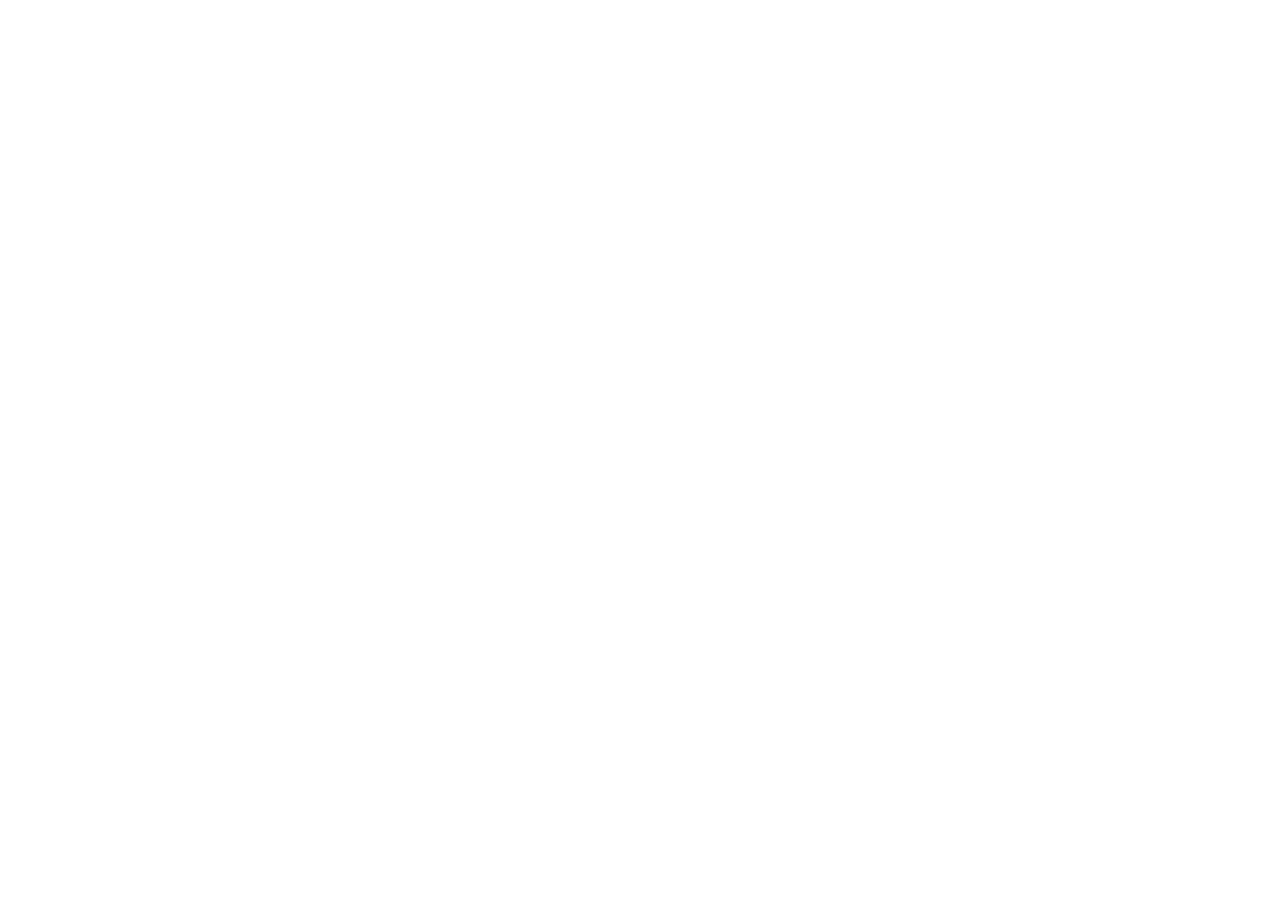
==== index.html @ ff0ca1ce "Estructura principal" ====
<!DOCTYPE html>
<html lang="es-ex">

<head>
    <meta charset="UTF-8">
    <meta http-equiv="X-UA-Compatible" content="IE=edge">
    <meta name="viewport" content="width=
    , initial-scale=1.0">
    <title>Document</title>
</head>

<body>
    <header></header>
    <main>
        <section></section>
        <section></section>
        <section></section>
        <section></section>
    </main>
    <footer></footer>
</body>

</html>
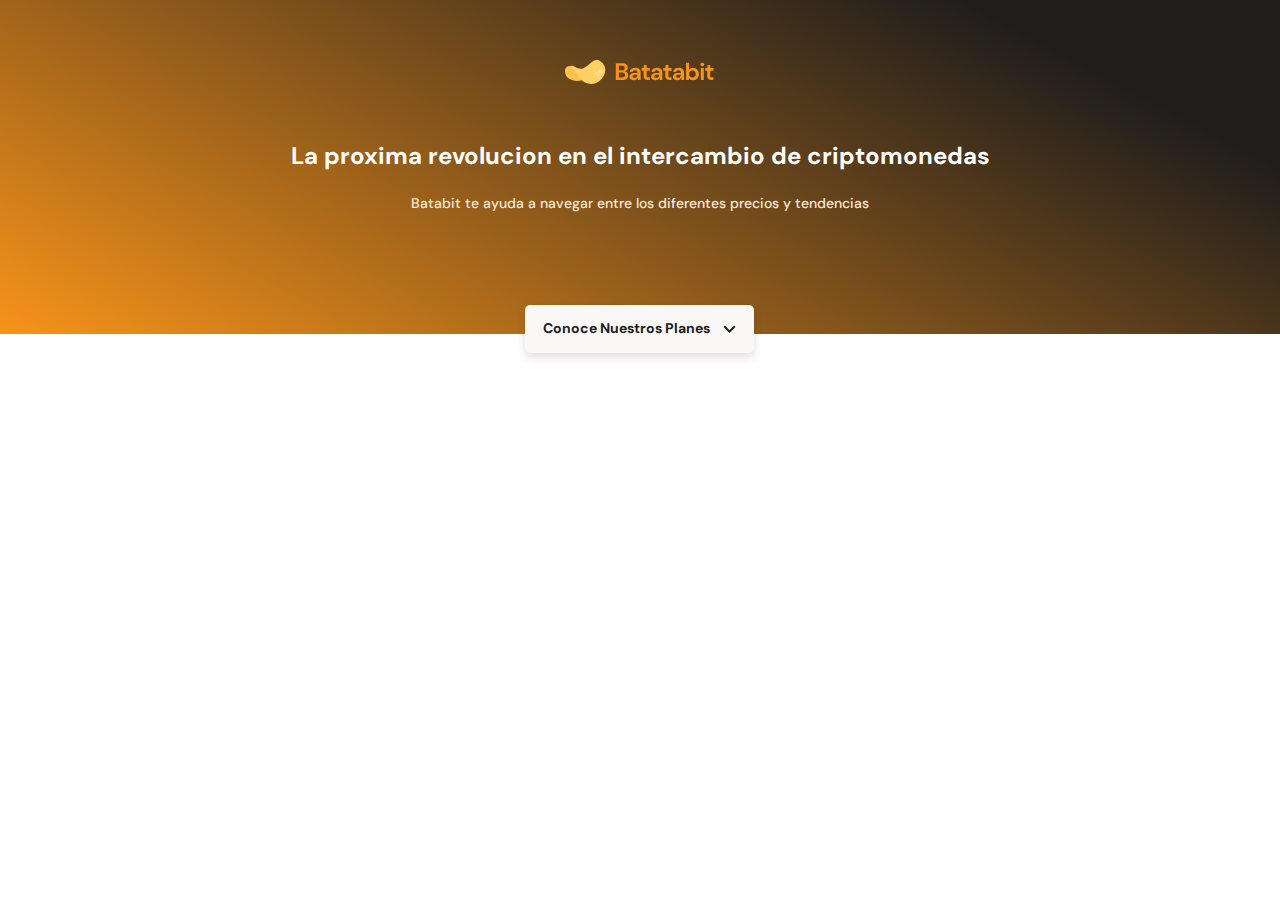
==== commit 39329fd9: "Header" ====
--- a/index.html
+++ b/index.html
@@ -6,11 +6,25 @@
     <meta http-equiv="X-UA-Compatible" content="IE=edge">
     <meta name="viewport" content="width=
     , initial-scale=1.0">
-    <title>Document</title>
+    <title>Batatabit</title>
+
+    <link rel="preconnect" href="https://fonts.googleapis.com">
+    <link rel="preconnect" href="https://fonts.gstatic.com" crossorigin>
+    <link href="https://fonts.googleapis.com/css2?family=DM+Sans:wght@400;500;700&family=Inter:wght@300;500&display=swap" rel="stylesheet">
+    <link rel="stylesheet" href="css/style.css">
+    <link rel="stylesheet" href="css/normalize.css">
+    <script src="js/modernizr.js"></script>
 </head>
 
 <body>
-    <header></header>
+    <header>
+        <figure><img src="img/logo.svg" alt=""></figure>
+        <div class="header--title-container">
+            <h1>La proxima revolucion en el intercambio de criptomonedas</h1>
+            <p>Batabit te ayuda a navegar entre los diferentes precios y tendencias</p>
+            <a href="" class="header--button">Conoce Nuestros Planes <span></span></a>
+        </div>
+    </header>
     <main>
         <section></section>
         <section></section>
--- a/css/style.css
+++ b/css/style.css
@@ -0,0 +1,134 @@
+:root {
+    --bitcoin-orange: #f7931a;
+    --soft-orange: #ffe9d5;
+    --secondary-blue: #1a9af7;
+    --soft-blue: #e7f5ff;
+    --warm-black: #282623;
+    --black: #201e1c;
+    --grey: #bababa;
+    --off-white: #faf8f7;
+    --just-white: #fff;
+}
+
+* {
+    box-sizing: border-box;
+    margin: 0;
+    padding: 0;
+}
+
+html {
+    font-size: 62.5%;
+    font-family: 'DM Sans', sans-serif;
+}
+
+header {
+    position: relative;
+    display: flex;
+    flex-direction: column;
+    justify-content: center;
+    width: 100%;
+    min-width: 320px;
+    height: 334px;
+    text-align: center;
+    background: linear-gradient(207.8deg, #201E1C 16.69%, #F7931A 100%);
+}
+
+header img {
+    width: 150px;
+    height: 24px;
+    margin-top: 60px;
+    align-self: center;
+    -webkit-animation: bgAnimateBitcoin 20s ease infinite;
+    -moz-animation: bgAnimateBitcoin 20s ease infinite;
+    animation: bgAnimateBitcoin 20s ease infinite;
+}
+
+.header--title-container {
+    width: 90%;
+    min-width: 288px;
+    max-width: 900px;
+    height: 218px;
+    margin-top: 40px;
+    text-align: center;
+    align-self: center;
+}
+
+.header--title-container h1 {
+    font-size: 2.4rem;
+    font-weight: bold;
+    line-height: 2.6rem;
+    color: var(--just-white)
+}
+
+.header--title-container p {
+    margin-top: 25px;
+    font-size: 1.4rem;
+    font-weight: 500;
+    line-height: 1.8rem;
+    color: var(--soft-orange)
+}
+
+.header--button {
+    position: absolute;
+    top: 270px;
+    display: block;
+    left: calc(50% - 115px);
+    margin-top: 35px;
+    padding: 15px;
+    width: 229px;
+    height: 48px;
+    background-color: var(--off-white);
+    /*sombra*/
+    box-shadow: 0 4px 8px rgba(89, 34, 30, 0.16);
+    border: none;
+    border-radius: 5px;
+    font-size: 1.4rem;
+    font-weight: bold;
+    text-decoration: none;
+    color: var(--black);
+}
+
+.header--button:after {
+    content: '';
+    display: inline-block;
+    width: 13px;
+    height: 8px;
+    margin-left: 10px;
+    background-image: url('../icons/down-arrow.svg')
+}
+
+@-webkit-keyframes bgAnimateBitcoin {
+    0% {
+        background-position: 0% 50%
+    }
+    50% {
+        background-position: 100% 50%
+    }
+    100% {
+        background-position: 0% 50%
+    }
+}
+
+@-moz-keyframes bgAnimateBitcoin {
+    0% {
+        background-position: 0% 50%
+    }
+    50% {
+        background-position: 100% 50%
+    }
+    100% {
+        background-position: 0% 50%
+    }
+}
+
+@keyframes bgAnimateBitcoin {
+    0% {
+        background-position: 0% 50%
+    }
+    50% {
+        background-position: 100% 50%
+    }
+    100% {
+        background-position: 0% 50%
+    }
+}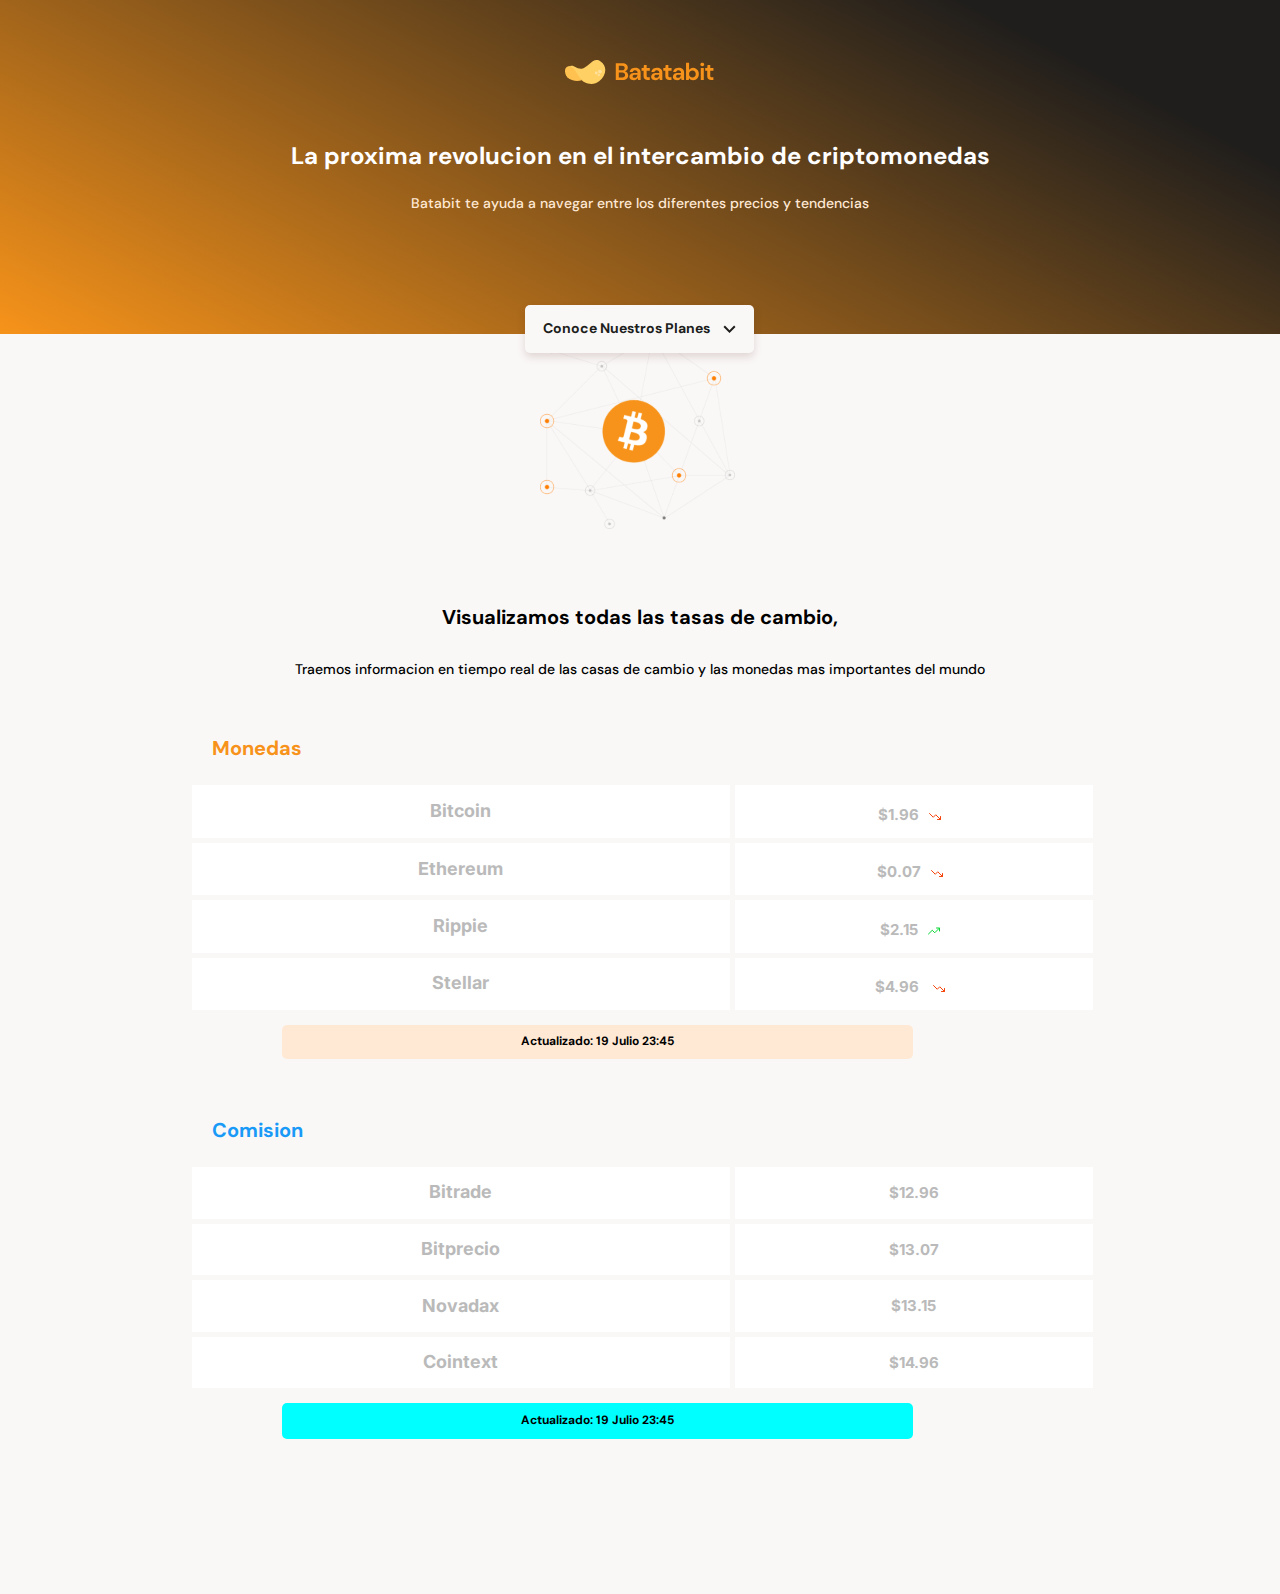
==== commit f8985ed3: "Termine la seccion uno, igual quisiera buscar el desplazamiento con js" ====
--- a/index.html
+++ b/index.html
@@ -26,7 +26,90 @@
         </div>
     </header>
     <main>
-        <section></section>
+        <section class="section1">
+            <div class="section1--image">
+                <figure><img src="../img/Bitcoin.svg" alt=""></figure>
+            </div>
+            <div class="section1--text">
+                <h2>Visualizamos todas las tasas de cambio,</h2>
+                <p>Traemos informacion en tiempo real de las casas de cambio y las monedas mas importantes del mundo</p>
+            </div>
+
+
+
+
+            <div class="section1--table">
+                <p class="section1--table-title">Monedas</p>
+
+                <div class="section1--table-coin">
+                    <p>Bitcoin</p>
+                </div>
+                <div class="section1--table-amount">
+                    <p>$1.96<span class="decress"> </span></p>
+                </div>
+                <div class="section1--table-coin">
+                    <p>Ethereum</p>
+                </div>
+                <div class="section1--table-amount">
+                    <p>$0.07<span class="decress"> </span></p>
+                </div>
+                <div class="section1--table-coin">
+                    <p>Rippie</p>
+                </div>
+                <div class="section1--table-amount">
+                    <p>$2.15<span class="incress"> </span></p>
+                </div>
+                <div class="section1--table-coin">
+                    <p>Stellar</p>
+                </div>
+                <div class="section1--table-amount">
+                    <p>$4.96 <span class="decress"> </span></p>
+                </div>
+
+                <div class="section1--table-subtitle">
+                    <p>Actualizado:</span>
+                        <span>19 Julio 23:45</span>
+                    </p>
+                </div>
+            </div>
+
+            <div class="section1--table">
+                <p class="section1--table-title blue">Comision</p>
+
+                <div class="section1--table-coin">
+                    <p>Bitrade</p>
+                </div>
+                <div class="section1--table-amount">
+                    <p>$12.96</p>
+                </div>
+                <div class="section1--table-coin">
+                    <p>Bitprecio</p>
+                </div>
+                <div class="section1--table-amount">
+                    <p>$13.07</p>
+                </div>
+                <div class="section1--table-coin">
+                    <p>Novadax</p>
+                </div>
+                <div class="section1--table-amount">
+                    <p>$13.15</p>
+                </div>
+                <div class="section1--table-coin">
+                    <p>Cointext</p>
+                </div>
+                <div class="section1--table-amount">
+                    <p>$14.96</p>
+                </div>
+
+                <div class="section1--table-subtitle backgroundblue">
+                    <p>Actualizado:</span>
+                        <span>19 Julio 23:45</span>
+                    </p>
+                </div>
+            </div>
+
+
+        </section>
         <section></section>
         <section></section>
         <section></section>
--- a/css/style.css
+++ b/css/style.css
@@ -97,6 +97,129 @@
     background-image: url('../icons/down-arrow.svg')
 }
 
+.section1 {
+    width: 100vw;
+    height: 140vh;
+    display: flex;
+    flex-direction: column;
+    align-items: center;
+    background-color: var(--off-white);
+}
+
+.section1--image {
+    margin-top: 50px;
+    width: 200px;
+    height: 200px;
+    margin: 0 auto;
+    margin-bottom: 50px
+}
+
+.section1--text {
+    width: 90%;
+    max-width: 800px;
+    text-align: center;
+    margin-top: 20px;
+}
+
+.section1--text h2 {
+    font-size: 2rem;
+    font-weight: bold;
+    line-height: 2.6rem;
+}
+
+.section1--text p {
+    margin-top: 30px;
+    font-size: 1.4rem;
+    font-weight: 500;
+    line-height: 1.8rem;
+}
+
+.section1--table {
+    width: 70%;
+    height: 350px;
+    margin-top: 30px;
+    display: grid;
+    grid-template-rows: repeat(6 fr);
+    grid-template-columns: 60% 40%;
+    grid-gap: 5px;
+}
+
+.section1--table-title {
+    grid-column: span 2;
+    display: flex;
+    align-self: flex-end;
+    margin-bottom: 20px;
+    margin-left: 20px;
+    font-size: 2rem;
+    color: var(--bitcoin-orange);
+    font-weight: bold;
+}
+
+.section1--table-coin,
+.section1--table-amount {
+    background-color: var(--just-white);
+    width: 100%;
+    height: 100%;
+    display: flex;
+    justify-content: center;
+    align-items: center;
+}
+
+.section1--table-coin p,
+.section1--table-amount p {
+    font-size: 1.8rem;
+    color: var(--grey);
+    font-weight: bold;
+    font-family: "Inter", sans-serif;
+}
+
+.section1--table-amount p {
+    font-size: 1.5rem;
+}
+
+.section1--table-amount span {
+    display: inline-block;
+    position: relative;
+    width: 20px;
+    height: 20px;
+    margin-left: 10px;
+    top: 10px;
+}
+
+.section1--table-amount .decress {
+    background-image: url('../icons/trending-down.svg');
+    background-repeat: no-repeat;
+}
+
+.section1--table-amount .incress {
+    background-image: url('../icons/trending-up.svg');
+    background-repeat: no-repeat;
+}
+
+.section1--table-subtitle {
+    grid-column: span 2;
+    display: flex;
+    position: relative;
+    font-size: 1.2rem;
+    font-weight: bold;
+    background-color: var(--soft-orange);
+    width: 70%;
+    height: 80%;
+    align-items: center;
+    justify-content: center;
+    border-radius: 5px;
+    left: calc(50% - 40%);
+    top: 10px;
+}
+
+.section1--table .blue {
+    color: var(--secondary-blue)
+}
+
+.backgroundblue {
+    background-color: cyan;
+}
+
 @-webkit-keyframes bgAnimateBitcoin {
     0% {
         background-position: 0% 50%
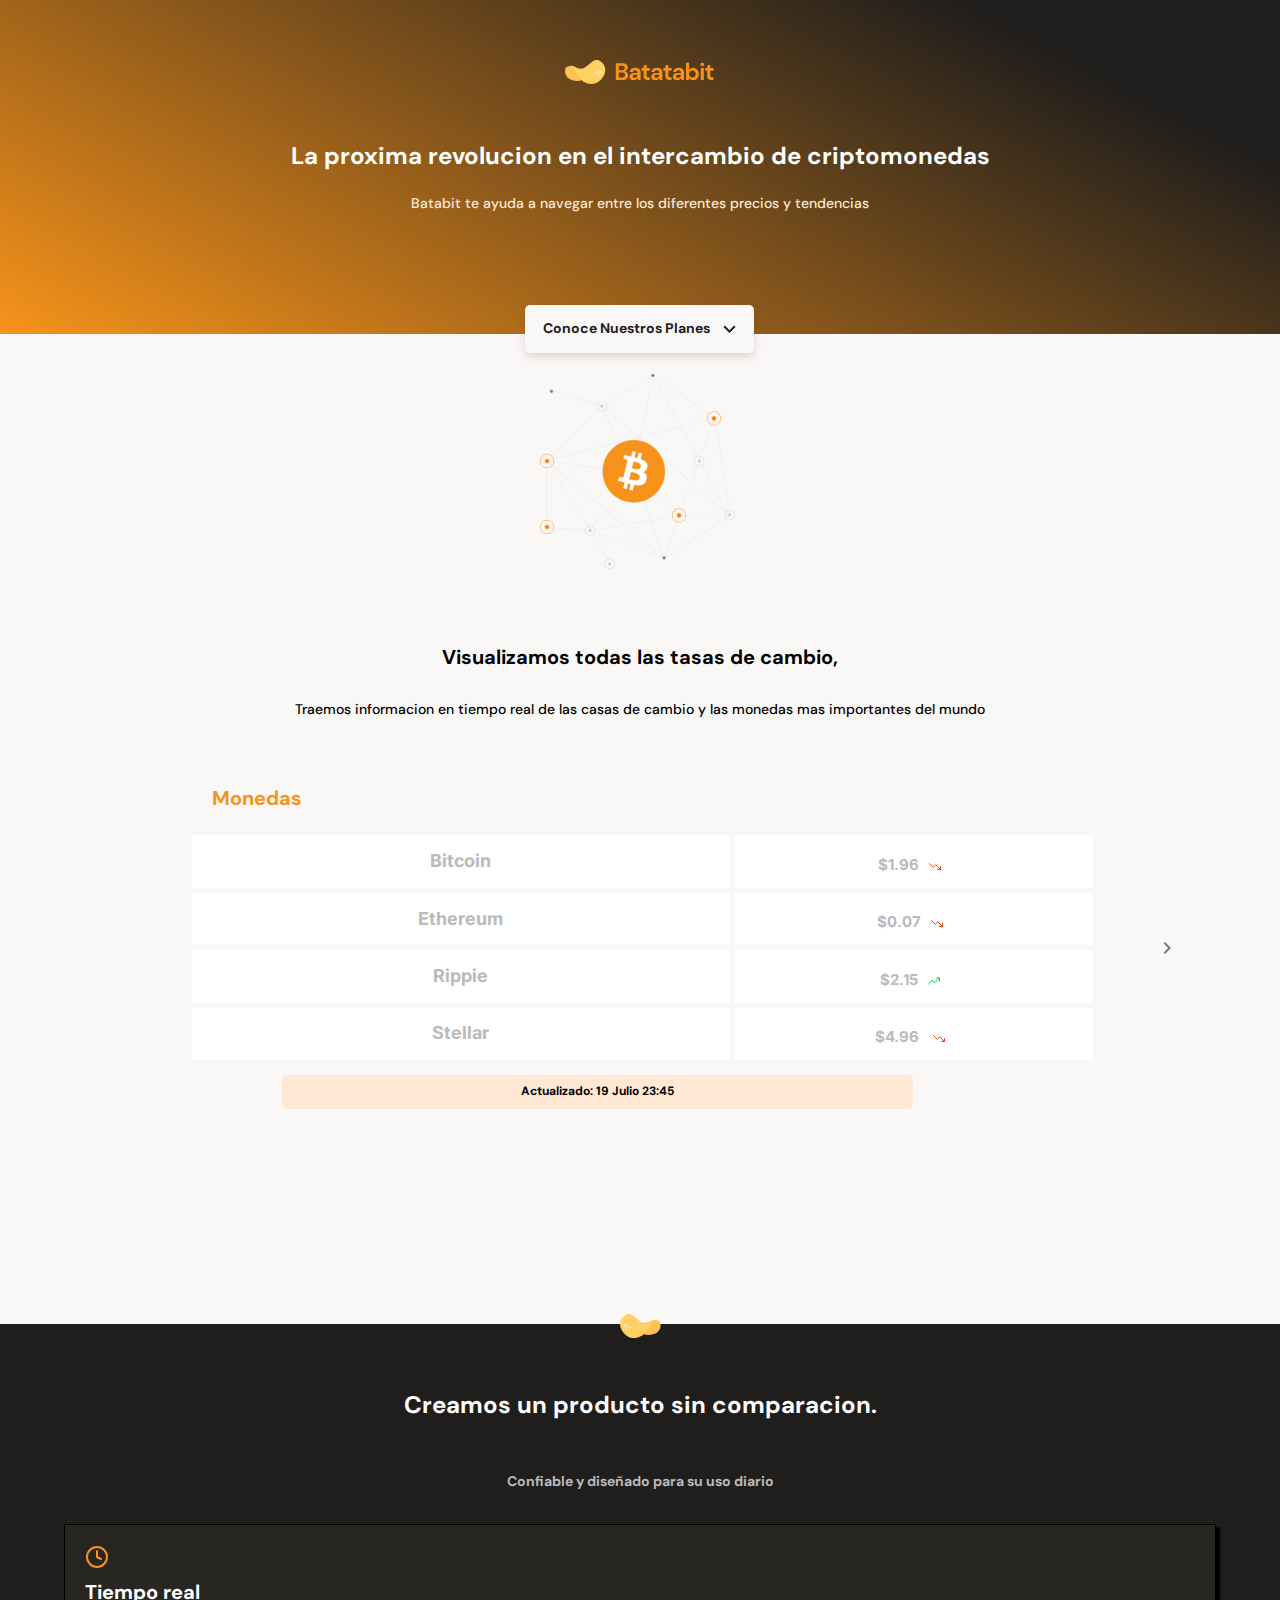
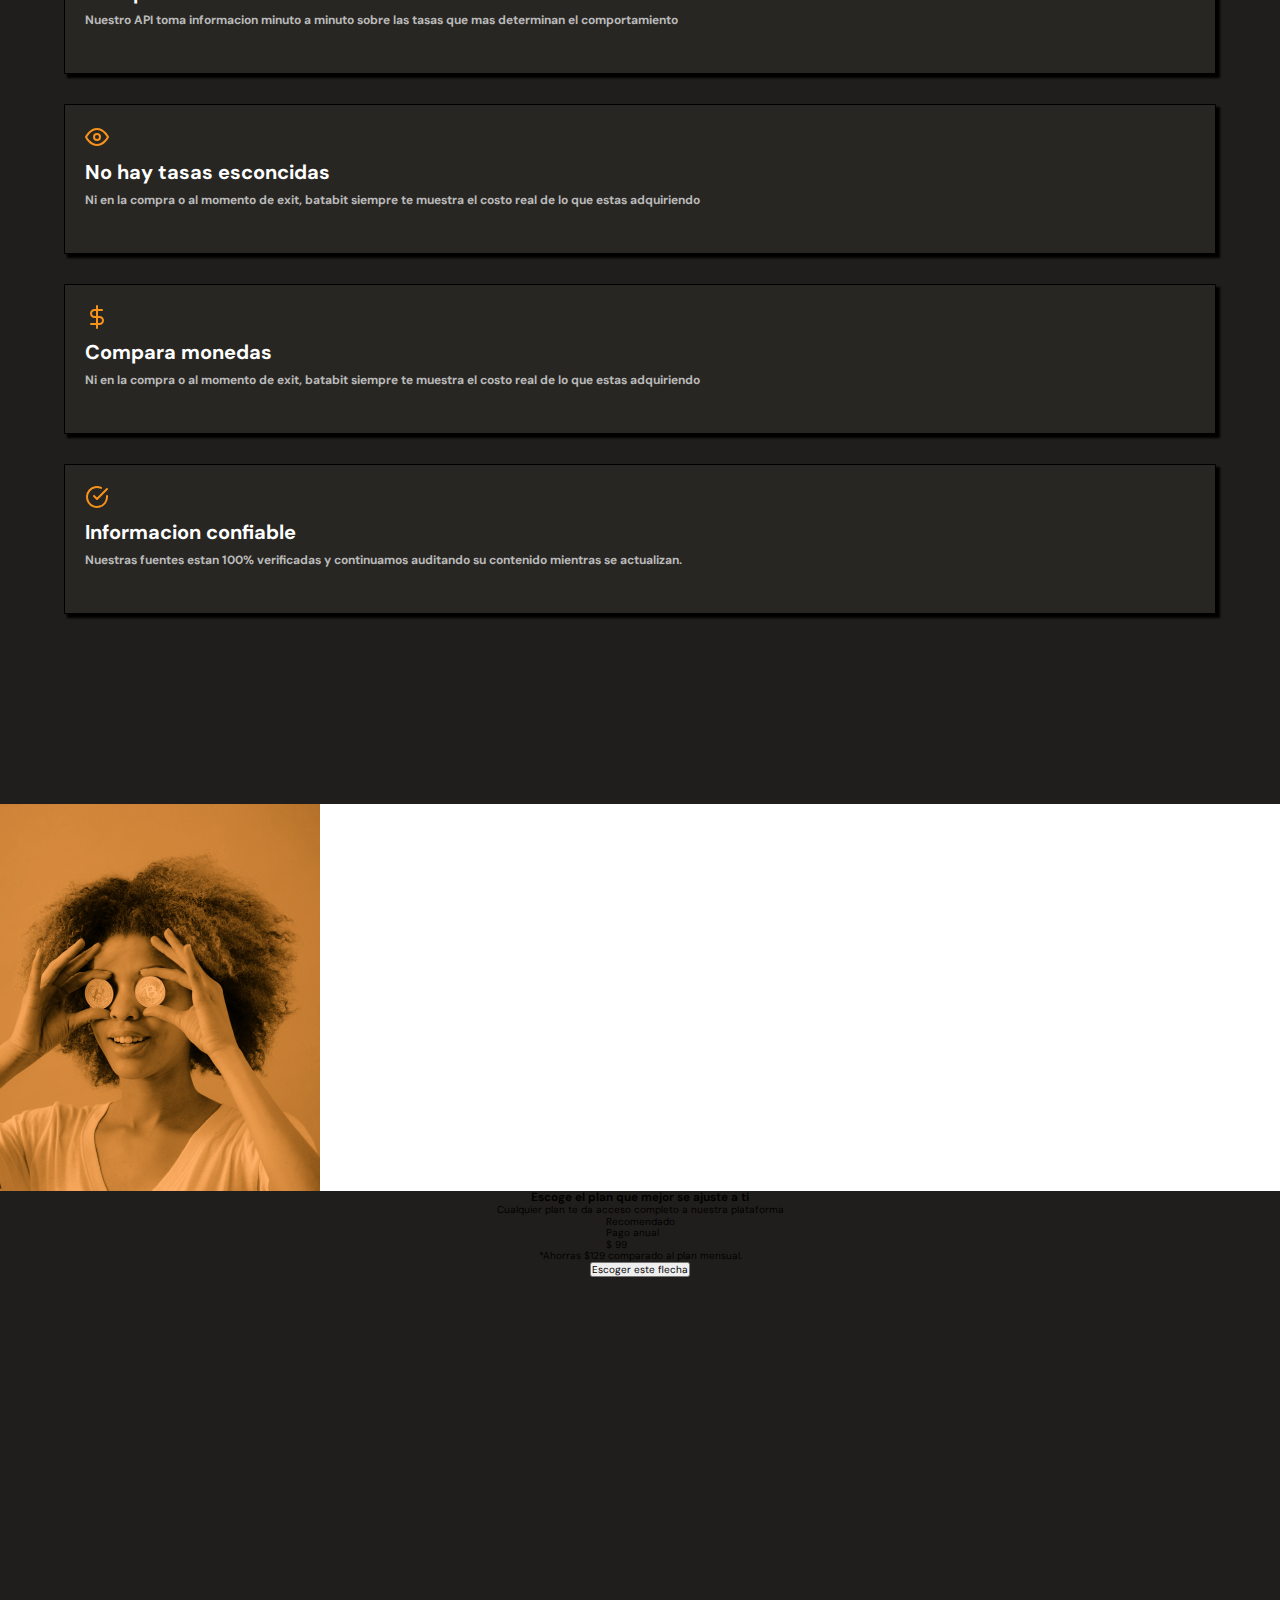
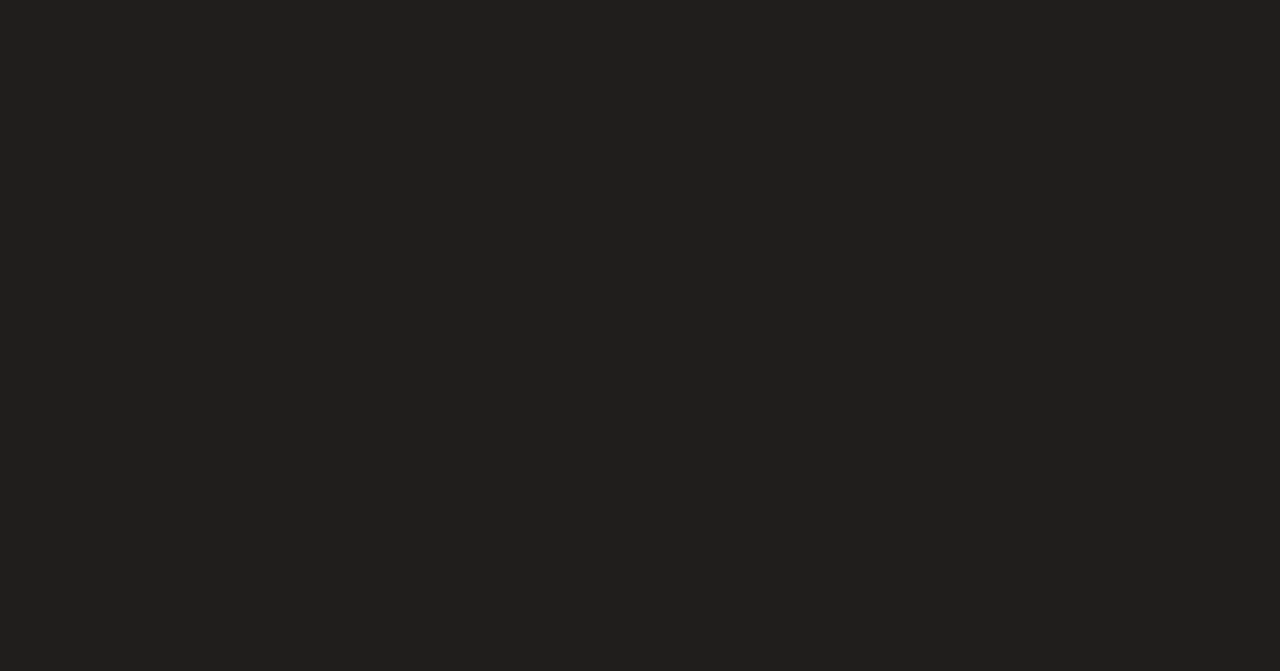
==== commit 6515e6fe: "termine seccion 2 y 3" ====
--- a/index.html
+++ b/index.html
@@ -1,10 +1,10 @@
 <!DOCTYPE html>
-<html lang="es-ex">
+<html lang="es-mx">
 
 <head>
     <meta charset="UTF-8">
     <meta http-equiv="X-UA-Compatible" content="IE=edge">
-    <meta name="viewport" content="width=
+    <meta name="viewport" content="width=device-width
     , initial-scale=1.0">
     <title>Batatabit</title>
 
@@ -37,84 +37,146 @@
 
 
 
+            <div class="section1--container-tables">
+                <div class="section1--table">
+                    <p class="section1--table-title">Monedas</p>
 
-            <div class="section1--table">
-                <p class="section1--table-title">Monedas</p>
+                    <div class="section1--table-coin">
+                        <p>Bitcoin</p>
+                    </div>
+                    <div class="section1--table-amount">
+                        <p>$1.96<span class="decress"> </span></p>
+                    </div>
+                    <div class="section1--table-coin">
+                        <p>Ethereum</p>
+                    </div>
+                    <div class="section1--table-amount">
+                        <p>$0.07<span class="decress"> </span></p>
+                    </div>
+                    <div class="section1--table-coin">
+                        <p>Rippie</p>
+                    </div>
+                    <div class="section1--table-amount">
+                        <p>$2.15<span class="incress"> </span></p>
+                    </div>
+                    <div class="section1--table-coin">
+                        <p>Stellar</p>
+                    </div>
+                    <div class="section1--table-amount">
+                        <p>$4.96 <span class="decress"> </span></p>
+                    </div>
 
-                <div class="section1--table-coin">
-                    <p>Bitcoin</p>
-                </div>
-                <div class="section1--table-amount">
-                    <p>$1.96<span class="decress"> </span></p>
-                </div>
-                <div class="section1--table-coin">
-                    <p>Ethereum</p>
-                </div>
-                <div class="section1--table-amount">
-                    <p>$0.07<span class="decress"> </span></p>
-                </div>
-                <div class="section1--table-coin">
-                    <p>Rippie</p>
-                </div>
-                <div class="section1--table-amount">
-                    <p>$2.15<span class="incress"> </span></p>
-                </div>
-                <div class="section1--table-coin">
-                    <p>Stellar</p>
-                </div>
-                <div class="section1--table-amount">
-                    <p>$4.96 <span class="decress"> </span></p>
+                    <div class="section1--table-subtitle">
+                        <p>Actualizado:</span>
+                            <span>19 Julio 23:45</span>
+                        </p>
+                    </div>
                 </div>
 
-                <div class="section1--table-subtitle">
-                    <p>Actualizado:</span>
-                        <span>19 Julio 23:45</span>
-                    </p>
+                <div class="section1--table table2">
+                    <p class="section1--table-title blue">Comision</p>
+
+                    <div class="section1--table-coin">
+                        <p>Bitrade</p>
+                    </div>
+                    <div class="section1--table-amount">
+                        <p>$12.96</p>
+                    </div>
+                    <div class="section1--table-coin">
+                        <p>Bitprecio</p>
+                    </div>
+                    <div class="section1--table-amount">
+                        <p>$13.07</p>
+                    </div>
+                    <div class="section1--table-coin">
+                        <p>Novadax</p>
+                    </div>
+                    <div class="section1--table-amount">
+                        <p>$13.15</p>
+                    </div>
+                    <div class="section1--table-coin">
+                        <p>Cointext</p>
+                    </div>
+                    <div class="section1--table-amount">
+                        <p>$14.96</p>
+                    </div>
+
+                    <div class="section1--table-subtitle backgroundblue">
+                        <p>Actualizado:</span>
+                            <span>19 Julio 23:45</span>
+                        </p>
+                    </div>
                 </div>
+                <button class="boton dos" onClick="displaySection()"></button>
             </div>
 
-            <div class="section1--table">
-                <p class="section1--table-title blue">Comision</p>
+        </section>
+        <section class="section2--container">
+            <figure class="section2--image"><img src="../icons/batata.svg" alt=""></figure>
+            <h2 class="section2--title textcenter">Creamos un producto sin comparacion.</h2>
+            <p class="section--parraph">Confiable y diseñado para su uso diario</p>
 
-                <div class="section1--table-coin">
-                    <p>Bitrade</p>
-                </div>
-                <div class="section1--table-amount">
-                    <p>$12.96</p>
-                </div>
-                <div class="section1--table-coin">
-                    <p>Bitprecio</p>
-                </div>
-                <div class="section1--table-amount">
-                    <p>$13.07</p>
-                </div>
-                <div class="section1--table-coin">
-                    <p>Novadax</p>
-                </div>
-                <div class="section1--table-amount">
-                    <p>$13.15</p>
-                </div>
-                <div class="section1--table-coin">
-                    <p>Cointext</p>
-                </div>
-                <div class="section1--table-amount">
-                    <p>$14.96</p>
-                </div>
-
-                <div class="section1--table-subtitle backgroundblue">
-                    <p>Actualizado:</span>
-                        <span>19 Julio 23:45</span>
-                    </p>
-                </div>
+            <div class="section2--card">
+                <figure class="section2--card-image"><img src="../icons/clock.svg" alt=""></figure>
+                <h3>Tiempo real</h3>
+                <p>Nuestro API toma informacion minuto a minuto sobre las tasas que mas determinan el comportamiento</p>
             </div>
 
+            <div class="section2--card">
+                <figure class="section2--card-image"><img src="../icons/eye.svg" alt=""></figure>
+                <h3>No hay tasas esconcidas</h3>
+                <p>Ni en la compra o al momento de exit, batabit siempre te muestra el costo real de lo que estas adquiriendo</p>
+            </div>
+
+            <div class="section2--card">
+                <figure class="section2--card-image"><img src="../icons/dollar-sign.svg" alt=""></figure>
+                <h3>Compara monedas</h3>
+                <p>Ni en la compra o al momento de exit, batabit siempre te muestra el costo real de lo que estas adquiriendo </p>
+            </div>
+
+            <div class="section2--card">
+                <figure class="section2--card-image"><img src="../icons/check-circle.svg" alt=""></figure>
+                <h3>Informacion confiable</h3>
+                <p>Nuestras fuentes estan 100% verificadas y continuamos auditando su contenido mientras se actualizan.</p>
+            </div>
 
         </section>
-        <section></section>
-        <section></section>
-        <section></section>
+        <section class="section3--container">
+            <h3>Conocélo hoy.</h3>
+        </section>
+        <section class="section4--container">
+            <h3>Escoge el plan que mejor se ajuste a ti</h3>
+            <p>Cualquier plan te da acceso completo a nuestra plataforma</p>
+            <div>
+                <div>Recomendado</div>
+                <p>Pago anual</p>
+                <div>
+                    <span>$</span> <span> 99</span></div>
+            </div>
+            <p>*Ahorras $129 comparado al plan mensual.</p>
+            <button>Escoger este <span>flecha</span></button>
+        </section>
     </main>
     <footer></footer>
 </body>
+<script>
+    function displaySection() {
+        var contenedor;
+        var contenedor2;
+
+        contenedor = document.getElementsByClassName('section1--table')[0];
+        contenedor2 = document.getElementsByClassName('table2')[0];
+        if (contenedor.style.display == "grid") {
+
+            contenedor.style.display = "none";
+            contenedor2.style.display = "grid";
+        } else {
+
+            contenedor.style.display = "grid";
+            contenedor2.style.display = "none";
+
+        }
+    }
+</script>
 
 </html>--- a/css/style.css
+++ b/css/style.css
@@ -53,7 +53,8 @@
     align-self: center;
 }
 
-.header--title-container h1 {
+.header--title-container h1,
+.section2--title {
     font-size: 2.4rem;
     font-weight: bold;
     line-height: 2.6rem;
@@ -99,18 +100,19 @@
 
 .section1 {
     width: 100vw;
-    height: 140vh;
+    height: 110vh;
     display: flex;
     flex-direction: column;
     align-items: center;
     background-color: var(--off-white);
+    overflow: hidden;
 }
 
 .section1--image {
-    margin-top: 50px;
     width: 200px;
     height: 200px;
     margin: 0 auto;
+    margin-top: 40px;
     margin-bottom: 50px
 }
 
@@ -134,14 +136,25 @@
     line-height: 1.8rem;
 }
 
+.section1--container-tables {
+    width: 100vw;
+    height: 400px;
+    display: flex;
+    align-items: center;
+    justify-content: center;
+    transition-duration: 0.3s;
+    min-width: 400px;
+}
+
 .section1--table {
     width: 70%;
     height: 350px;
     margin-top: 30px;
     display: grid;
-    grid-template-rows: repeat(6 fr);
+    grid-template-rows: repeat(6 1fr);
     grid-template-columns: 60% 40%;
     grid-gap: 5px;
+    position: relative;
 }
 
 .section1--table-title {
@@ -216,42 +229,112 @@
     color: var(--secondary-blue)
 }
 
+.table2 {
+    display: none;
+}
+
+.boton {
+    position: absolute;
+    z-index: 10;
+    left: 90%;
+    margin-top: 60px;
+    width: 30px;
+    height: 30px;
+    border-radius: 50%;
+    background-image: url('../icons/right-arrow.svg');
+    background-repeat: no-repeat;
+    border: none;
+    background-position: center;
+    opacity: .5;
+    background-color: var(--off-white);
+}
+
 .backgroundblue {
     background-color: cyan;
 }
 
-@-webkit-keyframes bgAnimateBitcoin {
-    0% {
-        background-position: 0% 50%
-    }
-    50% {
-        background-position: 100% 50%
-    }
-    100% {
-        background-position: 0% 50%
-    }
-}
-
-@-moz-keyframes bgAnimateBitcoin {
-    0% {
-        background-position: 0% 50%
-    }
-    50% {
-        background-position: 100% 50%
-    }
-    100% {
-        background-position: 0% 50%
-    }
-}
-
-@keyframes bgAnimateBitcoin {
-    0% {
-        background-position: 0% 50%
-    }
-    50% {
-        background-position: 100% 50%
-    }
-    100% {
-        background-position: 0% 50%
-    }
+.section2--container {
+    width: 100vw;
+    height: 120vh;
+    display: flex;
+    flex-direction: column;
+    align-items: center;
+    background-color: #201E1C;
+}
+
+.section2--image {
+    margin-top: -10px;
+    z-index: 10;
+}
+
+.section2--title {
+    margin-top: 50px;
+    text-align: center;
+}
+
+.section--parraph {
+    font-size: 1.4rem;
+    font-weight: bold;
+    line-height: 2.6rem;
+    color: var(--grey);
+    margin-top: 50px;
+    text-align: center;
+}
+
+.section2--card {
+    margin-top: 30px;
+    background: #282623;
+    width: 90%;
+    height: 150px;
+    border: 1px solid;
+    box-shadow: 3px 3px 2px .5px black;
+}
+
+.section2--card-image {
+    margin-top: 20px;
+    margin-left: 20px;
+}
+
+.section2--card h3 {
+    font-size: 2rem;
+    font-weight: bold;
+    color: var(--just-white);
+    margin-top: 10px;
+    margin-left: 20px;
+}
+
+.section2--card p {
+    font-size: 1.2rem;
+    font-weight: bold;
+    color: var(--grey);
+    margin-top: 10px;
+    margin-left: 20px;
+    text-align: justify;
+    margin-right: 20px;
+}
+
+.section3--container {
+    width: 100vw;
+    height: 387px;
+    display: flex;
+    flex-direction: column;
+    align-items: center;
+    background-color: white;
+    background-image: url('../img/bitcoinbaby.jpg');
+    background-repeat: no-repeat;
+}
+
+.section3--container h3 {
+    font-size: 3rem;
+    color: var(--just-white);
+    margin-top: 70px;
+}
+
+.section4--container {
+    width: 100vw;
+    height: 120vh;
+    display: flex;
+    flex-direction: column;
+    align-items: center;
+    background-color: #201E1C;
 }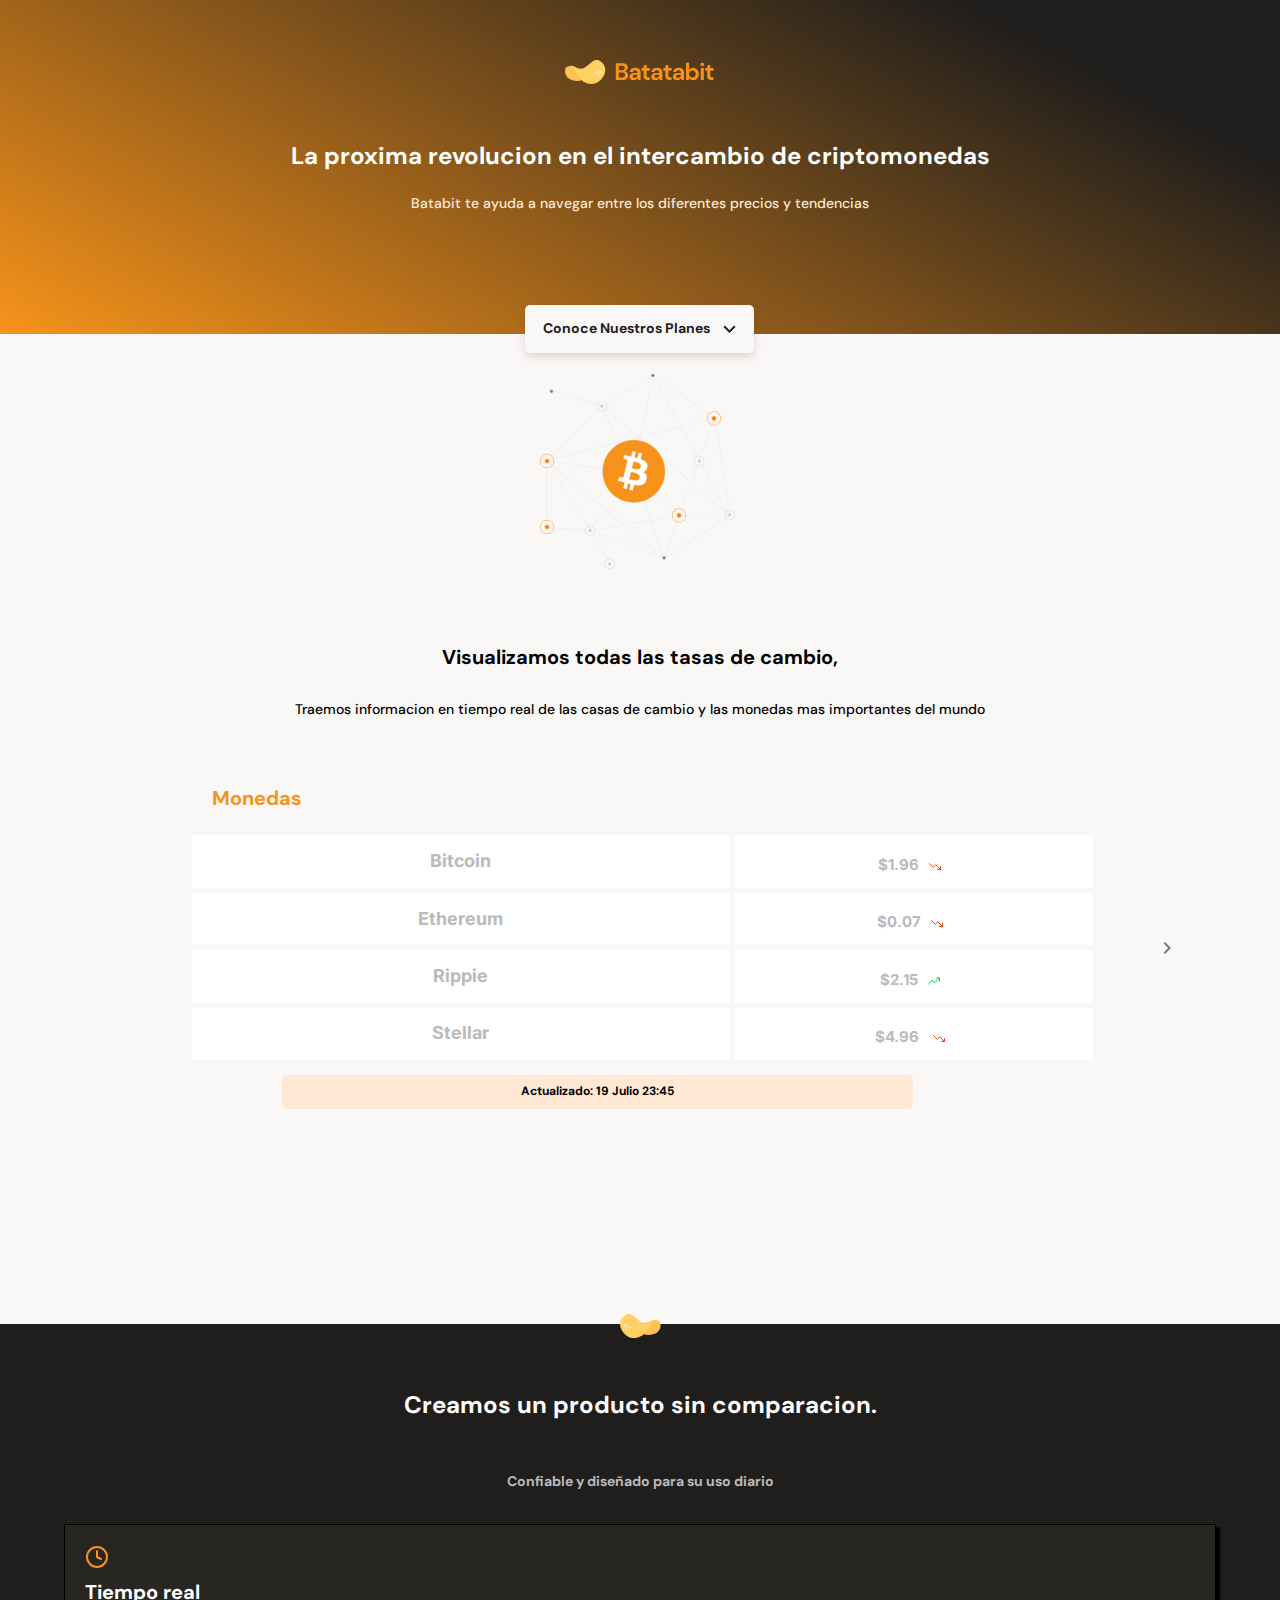
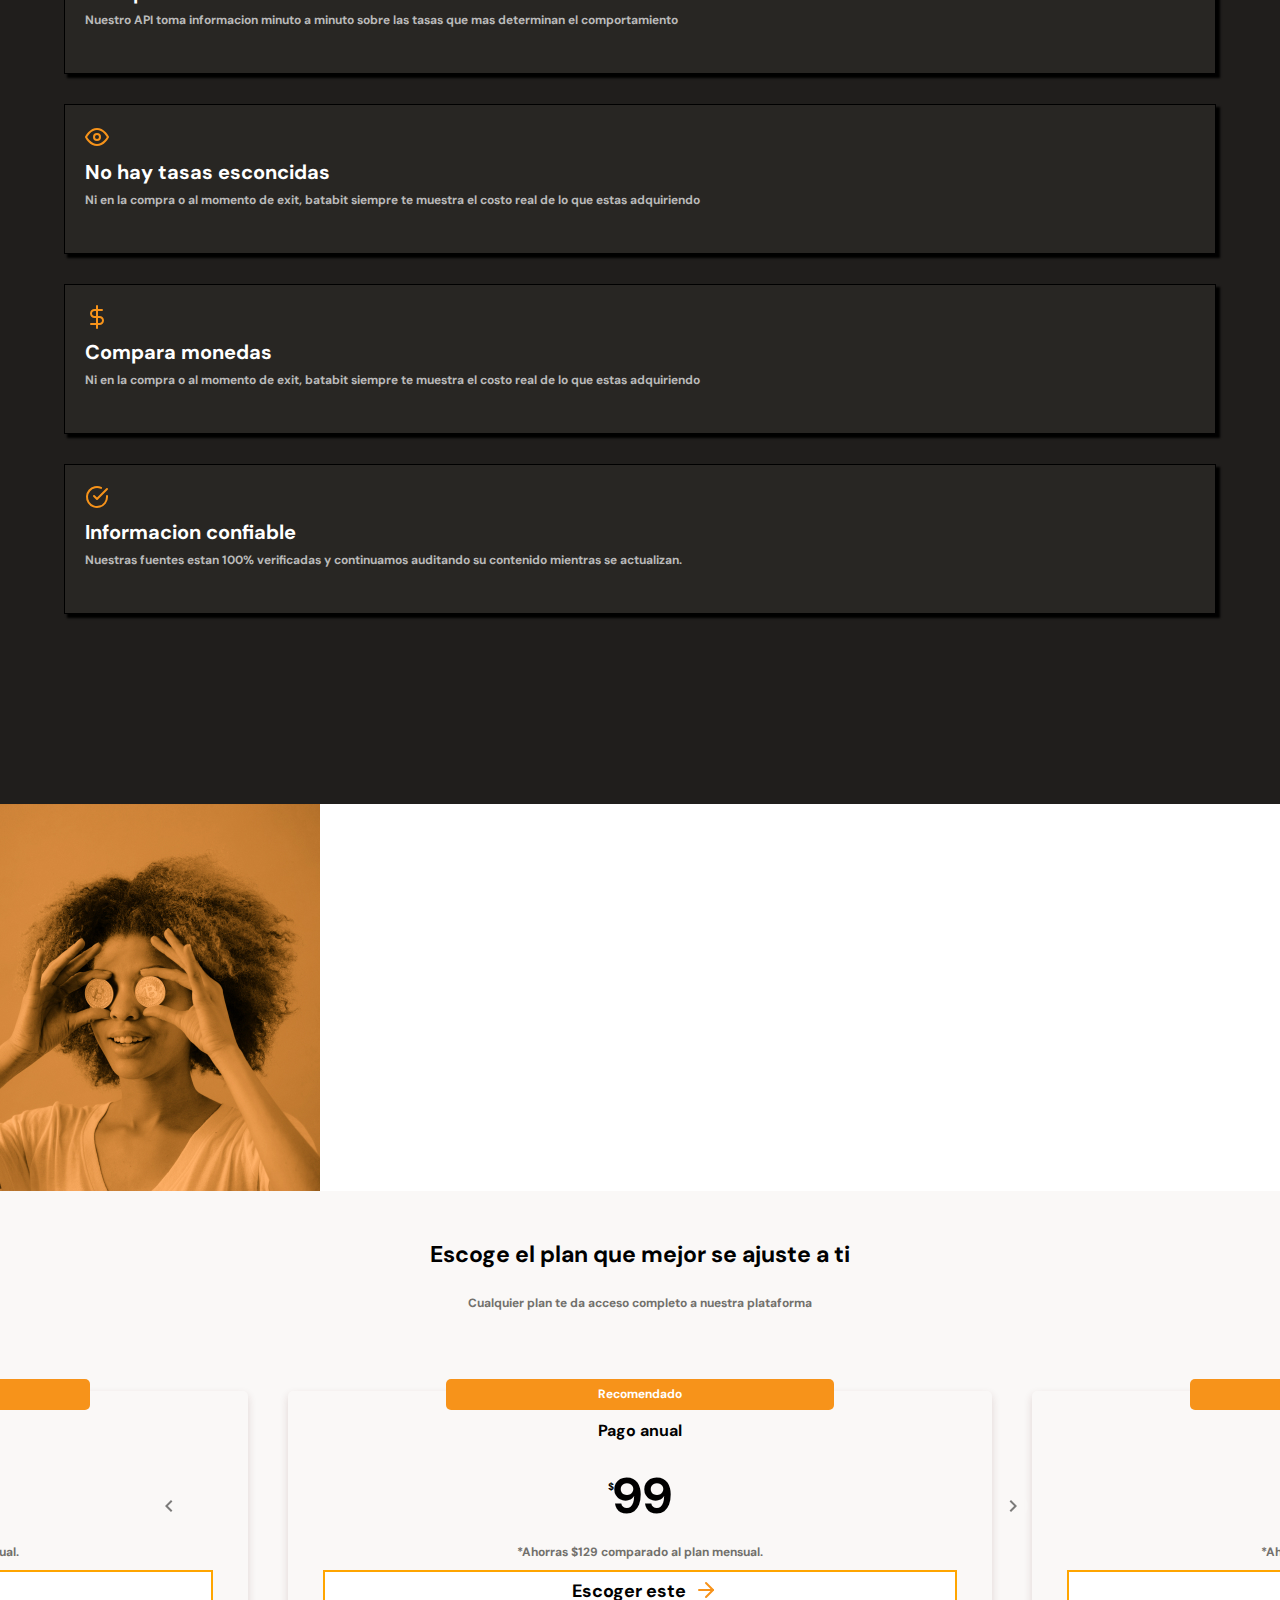
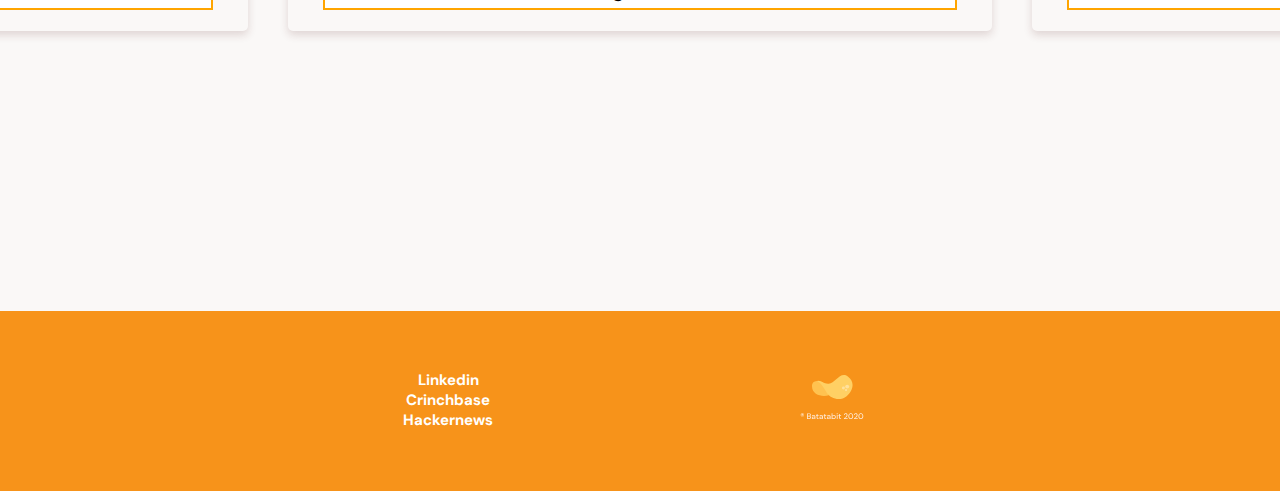
==== commit 2942bb45: "termine toda la pagina" ====
--- a/index.html
+++ b/index.html
@@ -107,7 +107,7 @@
                         </p>
                     </div>
                 </div>
-                <button class="boton dos" onClick="displaySection()"></button>
+                <button class="boton" onClick="displaySection()"></button>
             </div>
 
         </section>
@@ -146,18 +146,69 @@
         </section>
         <section class="section4--container">
             <h3>Escoge el plan que mejor se ajuste a ti</h3>
-            <p>Cualquier plan te da acceso completo a nuestra plataforma</p>
-            <div>
-                <div>Recomendado</div>
-                <p>Pago anual</p>
-                <div>
-                    <span>$</span> <span> 99</span></div>
-            </div>
-            <p>*Ahorras $129 comparado al plan mensual.</p>
-            <button>Escoger este <span>flecha</span></button>
+            <p class="section4--subtitle">Cualquier plan te da acceso completo a nuestra plataforma</p>
+
+
+            <div class="section4--cards-container">
+
+                <div class="section4--card">
+                    <div class="section4--card-title">Recomendado</div>
+                    <p class="section4--card-periodicity">Pago anual</p>
+                    <div class="section4--card-money">
+                        <p class="section4--card-money_sign">$</p>
+                        <p class="section4--card-money_cost">99</p>
+                    </div>
+                    <p class="section4--card-disclaimer">*Ahorras $129 comparado al plan mensual.</p>
+                    <button onClick="choosePrice()" class="section4--card-button"><p> Escoger este</p> <span></span></button>
+                </div>
+
+
+                <div class="section4--card">
+                    <div class="section4--card-title">Recomendado</div>
+                    <p class="section4--card-periodicity">Pago anual</p>
+                    <div class="section4--card-money">
+                        <p class="section4--card-money_sign">$</p>
+                        <p class="section4--card-money_cost">99</p>
+                    </div>
+                    <p class="section4--card-disclaimer">*Ahorras $129 comparado al plan mensual.</p>
+                    <button onClick="choosePrice()" class="section4--card-button"><p> Escoger este</p> <span></span></button>
+                </div>
+
+                <div class="section4--card">
+                    <div class="section4--card-title">Recomendado</div>
+                    <p class="section4--card-periodicity">Pago anual</p>
+                    <div class="section4--card-money">
+                        <p class="section4--card-money_sign">$</p>
+                        <p class="section4--card-money_cost">99</p>
+                    </div>
+                    <p class="section4--card-disclaimer">*Ahorras $129 comparado al plan mensual.</p>
+                    <button onClick="choosePrice()" class="section4--card-button"><p> Escoger este</p> <span></span></button>
+                </div>
+                <button onClick="priceCard('prev')" class="section4--cards-container_button prev"></button>
+                <button onClick="priceCard('next')" class=" section4--cards-container_button next "></button>
+
+            </div>
+
+
         </section>
     </main>
-    <footer></footer>
+    <footer class="footer">
+        <div class="footer--container">
+
+            <p class="footer-paragraph">Linkedin</p>
+            <div class="footer--container-images">
+                <figure><img src="../img/logo-footer.svg" alt=""></figure>
+            </div>
+            <p class="footer-paragraph">Crinchbase</p>
+
+            <p class="footer-paragraph">Hackernews</p>
+
+
+
+
+
+        </div>
+    </footer>
 </body>
 <script>
     function displaySection() {
@@ -166,17 +217,25 @@
 
         contenedor = document.getElementsByClassName('section1--table')[0];
         contenedor2 = document.getElementsByClassName('table2')[0];
-        if (contenedor.style.display == "grid") {
-
-            contenedor.style.display = "none";
-            contenedor2.style.display = "grid";
+        if (contenedor.style.display == "grid ") {
+
+            contenedor.style.display = "none ";
+            contenedor2.style.display = "grid ";
         } else {
 
-            contenedor.style.display = "grid";
-            contenedor2.style.display = "none";
+            contenedor.style.display = "grid ";
+            contenedor2.style.display = "none ";
 
         }
     }
+
+    function choosePrice() {
+        alert("precio ");
+    }
+
+    function priceCard(nav) {
+        alert(nav);
+    }
 </script>
 
 </html>--- a/css/style.css
+++ b/css/style.css
@@ -1,340 +1,507 @@
-:root {
-    --bitcoin-orange: #f7931a;
-    --soft-orange: #ffe9d5;
-    --secondary-blue: #1a9af7;
-    --soft-blue: #e7f5ff;
-    --warm-black: #282623;
-    --black: #201e1c;
-    --grey: #bababa;
-    --off-white: #faf8f7;
-    --just-white: #fff;
-}
-
-* {
-    box-sizing: border-box;
-    margin: 0;
-    padding: 0;
-}
-
-html {
-    font-size: 62.5%;
-    font-family: 'DM Sans', sans-serif;
-}
-
-header {
-    position: relative;
-    display: flex;
-    flex-direction: column;
-    justify-content: center;
-    width: 100%;
-    min-width: 320px;
-    height: 334px;
-    text-align: center;
-    background: linear-gradient(207.8deg, #201E1C 16.69%, #F7931A 100%);
-}
-
-header img {
-    width: 150px;
-    height: 24px;
-    margin-top: 60px;
-    align-self: center;
-    -webkit-animation: bgAnimateBitcoin 20s ease infinite;
-    -moz-animation: bgAnimateBitcoin 20s ease infinite;
-    animation: bgAnimateBitcoin 20s ease infinite;
-}
-
-.header--title-container {
-    width: 90%;
-    min-width: 288px;
-    max-width: 900px;
-    height: 218px;
-    margin-top: 40px;
-    text-align: center;
-    align-self: center;
-}
-
-.header--title-container h1,
-.section2--title {
-    font-size: 2.4rem;
-    font-weight: bold;
-    line-height: 2.6rem;
-    color: var(--just-white)
-}
-
-.header--title-container p {
-    margin-top: 25px;
-    font-size: 1.4rem;
-    font-weight: 500;
-    line-height: 1.8rem;
-    color: var(--soft-orange)
-}
-
-.header--button {
-    position: absolute;
-    top: 270px;
-    display: block;
-    left: calc(50% - 115px);
-    margin-top: 35px;
-    padding: 15px;
-    width: 229px;
-    height: 48px;
-    background-color: var(--off-white);
-    /*sombra*/
-    box-shadow: 0 4px 8px rgba(89, 34, 30, 0.16);
-    border: none;
-    border-radius: 5px;
-    font-size: 1.4rem;
-    font-weight: bold;
-    text-decoration: none;
-    color: var(--black);
-}
-
-.header--button:after {
-    content: '';
-    display: inline-block;
-    width: 13px;
-    height: 8px;
-    margin-left: 10px;
-    background-image: url('../icons/down-arrow.svg')
-}
-
-.section1 {
-    width: 100vw;
-    height: 110vh;
-    display: flex;
-    flex-direction: column;
-    align-items: center;
-    background-color: var(--off-white);
-    overflow: hidden;
-}
-
-.section1--image {
-    width: 200px;
-    height: 200px;
-    margin: 0 auto;
-    margin-top: 40px;
-    margin-bottom: 50px
-}
-
-.section1--text {
-    width: 90%;
-    max-width: 800px;
-    text-align: center;
-    margin-top: 20px;
-}
-
-.section1--text h2 {
-    font-size: 2rem;
-    font-weight: bold;
-    line-height: 2.6rem;
-}
-
-.section1--text p {
-    margin-top: 30px;
-    font-size: 1.4rem;
-    font-weight: 500;
-    line-height: 1.8rem;
-}
-
-.section1--container-tables {
-    width: 100vw;
-    height: 400px;
-    display: flex;
-    align-items: center;
-    justify-content: center;
-    transition-duration: 0.3s;
-    min-width: 400px;
-}
-
-.section1--table {
-    width: 70%;
-    height: 350px;
-    margin-top: 30px;
-    display: grid;
-    grid-template-rows: repeat(6 1fr);
-    grid-template-columns: 60% 40%;
-    grid-gap: 5px;
-    position: relative;
-}
-
-.section1--table-title {
-    grid-column: span 2;
-    display: flex;
-    align-self: flex-end;
-    margin-bottom: 20px;
-    margin-left: 20px;
-    font-size: 2rem;
-    color: var(--bitcoin-orange);
-    font-weight: bold;
-}
-
-.section1--table-coin,
-.section1--table-amount {
-    background-color: var(--just-white);
-    width: 100%;
-    height: 100%;
-    display: flex;
-    justify-content: center;
-    align-items: center;
-}
-
-.section1--table-coin p,
-.section1--table-amount p {
-    font-size: 1.8rem;
-    color: var(--grey);
-    font-weight: bold;
-    font-family: "Inter", sans-serif;
-}
-
-.section1--table-amount p {
-    font-size: 1.5rem;
-}
-
-.section1--table-amount span {
-    display: inline-block;
-    position: relative;
-    width: 20px;
-    height: 20px;
-    margin-left: 10px;
-    top: 10px;
-}
-
-.section1--table-amount .decress {
-    background-image: url('../icons/trending-down.svg');
-    background-repeat: no-repeat;
-}
-
-.section1--table-amount .incress {
-    background-image: url('../icons/trending-up.svg');
-    background-repeat: no-repeat;
-}
-
-.section1--table-subtitle {
-    grid-column: span 2;
-    display: flex;
-    position: relative;
-    font-size: 1.2rem;
-    font-weight: bold;
-    background-color: var(--soft-orange);
-    width: 70%;
-    height: 80%;
-    align-items: center;
-    justify-content: center;
-    border-radius: 5px;
-    left: calc(50% - 40%);
-    top: 10px;
-}
-
-.section1--table .blue {
-    color: var(--secondary-blue)
-}
-
-.table2 {
-    display: none;
-}
-
-.boton {
-    position: absolute;
-    z-index: 10;
-    left: 90%;
-    margin-top: 60px;
-    width: 30px;
-    height: 30px;
-    border-radius: 50%;
-    background-image: url('../icons/right-arrow.svg');
-    background-repeat: no-repeat;
-    border: none;
-    background-position: center;
-    opacity: .5;
-    background-color: var(--off-white);
-}
-
-.backgroundblue {
-    background-color: cyan;
-}
-
-.section2--container {
-    width: 100vw;
-    height: 120vh;
-    display: flex;
-    flex-direction: column;
-    align-items: center;
-    background-color: #201E1C;
-}
-
-.section2--image {
-    margin-top: -10px;
-    z-index: 10;
-}
-
-.section2--title {
-    margin-top: 50px;
-    text-align: center;
-}
-
-.section--parraph {
-    font-size: 1.4rem;
-    font-weight: bold;
-    line-height: 2.6rem;
-    color: var(--grey);
-    margin-top: 50px;
-    text-align: center;
-}
-
-.section2--card {
-    margin-top: 30px;
-    background: #282623;
-    width: 90%;
-    height: 150px;
-    border: 1px solid;
-    box-shadow: 3px 3px 2px .5px black;
-}
-
-.section2--card-image {
-    margin-top: 20px;
-    margin-left: 20px;
-}
-
-.section2--card h3 {
-    font-size: 2rem;
-    font-weight: bold;
-    color: var(--just-white);
-    margin-top: 10px;
-    margin-left: 20px;
-}
-
-.section2--card p {
-    font-size: 1.2rem;
-    font-weight: bold;
-    color: var(--grey);
-    margin-top: 10px;
-    margin-left: 20px;
-    text-align: justify;
-    margin-right: 20px;
-}
-
-.section3--container {
-    width: 100vw;
-    height: 387px;
-    display: flex;
-    flex-direction: column;
-    align-items: center;
-    background-color: white;
-    background-image: url('../img/bitcoinbaby.jpg');
-    background-repeat: no-repeat;
-}
-
-.section3--container h3 {
-    font-size: 3rem;
-    color: var(--just-white);
-    margin-top: 70px;
-}
-
-.section4--container {
-    width: 100vw;
-    height: 120vh;
-    display: flex;
-    flex-direction: column;
-    align-items: center;
-    background-color: #201E1C;
-}+                               :root {
+                                  --bitcoin-orange: #f7931a;
+                                  --soft-orange: #ffe9d5;
+                                  --secondary-blue: #1a9af7;
+                                  --soft-blue: #e7f5ff;
+                                  --warm-black: #282623;
+                                  --black: #201e1c;
+                                  --grey: #bababa;
+                                  --off-white: #faf8f7;
+                                  --just-white: #fff;
+                              }
+                              
+                              * {
+                                  box-sizing: border-box;
+                                  margin: 0;
+                                  padding: 0;
+                              }
+                              
+                              html {
+                                  font-size: 62.5%;
+                                  font-family: 'DM Sans', sans-serif;
+                              }
+                              
+                              header {
+                                  position: relative;
+                                  display: flex;
+                                  flex-direction: column;
+                                  justify-content: center;
+                                  width: 100%;
+                                  min-width: 320px;
+                                  height: 334px;
+                                  text-align: center;
+                                  background: linear-gradient(207.8deg, #201E1C 16.69%, #F7931A 100%);
+                              }
+                              
+                              header img {
+                                  width: 150px;
+                                  height: 24px;
+                                  margin-top: 60px;
+                                  align-self: center;
+                                  -webkit-animation: bgAnimateBitcoin 20s ease infinite;
+                                  -moz-animation: bgAnimateBitcoin 20s ease infinite;
+                                  animation: bgAnimateBitcoin 20s ease infinite;
+                              }
+                              
+                              .header--title-container {
+                                  width: 90%;
+                                  min-width: 288px;
+                                  max-width: 900px;
+                                  height: 218px;
+                                  margin-top: 40px;
+                                  text-align: center;
+                                  align-self: center;
+                              }
+                              
+                              .header--title-container h1,
+                              .section2--title {
+                                  font-size: 2.4rem;
+                                  font-weight: bold;
+                                  line-height: 2.6rem;
+                                  color: var(--just-white)
+                              }
+                              
+                              .header--title-container p {
+                                  margin-top: 25px;
+                                  font-size: 1.4rem;
+                                  font-weight: 500;
+                                  line-height: 1.8rem;
+                                  color: var(--soft-orange)
+                              }
+                              
+                              .header--button {
+                                  position: absolute;
+                                  top: 270px;
+                                  display: block;
+                                  left: calc(50% - 115px);
+                                  margin-top: 35px;
+                                  padding: 15px;
+                                  width: 229px;
+                                  height: 48px;
+                                  background-color: var(--off-white);
+                                  /*sombra*/
+                                  box-shadow: 0 4px 8px rgba(89, 34, 30, 0.16);
+                                  border: none;
+                                  border-radius: 5px;
+                                  font-size: 1.4rem;
+                                  font-weight: bold;
+                                  text-decoration: none;
+                                  color: var(--black);
+                              }
+                              
+                              .header--button:after {
+                                  content: '';
+                                  display: inline-block;
+                                  width: 13px;
+                                  height: 8px;
+                                  margin-left: 10px;
+                                  background-image: url('../icons/down-arrow.svg')
+                              }
+                              
+                              .section1 {
+                                  width: 100vw;
+                                  height: 110vh;
+                                  display: flex;
+                                  flex-direction: column;
+                                  align-items: center;
+                                  background-color: var(--off-white);
+                                  overflow: hidden;
+                              }
+                              
+                              .section1--image {
+                                  width: 200px;
+                                  height: 200px;
+                                  margin: 0 auto;
+                                  margin-top: 40px;
+                                  margin-bottom: 50px
+                              }
+                              
+                              .section1--text {
+                                  width: 90%;
+                                  max-width: 800px;
+                                  text-align: center;
+                                  margin-top: 20px;
+                              }
+                              
+                              .section1--text h2 {
+                                  font-size: 2rem;
+                                  font-weight: bold;
+                                  line-height: 2.6rem;
+                              }
+                              
+                              .section1--text p {
+                                  margin-top: 30px;
+                                  font-size: 1.4rem;
+                                  font-weight: 500;
+                                  line-height: 1.8rem;
+                              }
+                              
+                              .section1--container-tables {
+                                  width: 100vw;
+                                  height: 400px;
+                                  display: flex;
+                                  align-items: center;
+                                  justify-content: center;
+                                  transition-duration: 0.3s;
+                                  min-width: 400px;
+                              }
+                              
+                              .section1--table {
+                                  width: 70%;
+                                  height: 350px;
+                                  margin-top: 30px;
+                                  display: grid;
+                                  grid-template-rows: repeat(6 1fr);
+                                  grid-template-columns: 60% 40%;
+                                  grid-gap: 5px;
+                                  position: relative;
+                              }
+                              
+                              .section1--table-title {
+                                  grid-column: span 2;
+                                  display: flex;
+                                  align-self: flex-end;
+                                  margin-bottom: 20px;
+                                  margin-left: 20px;
+                                  font-size: 2rem;
+                                  color: var(--bitcoin-orange);
+                                  font-weight: bold;
+                              }
+                              
+                              .section1--table-coin,
+                              .section1--table-amount {
+                                  background-color: var(--just-white);
+                                  width: 100%;
+                                  height: 100%;
+                                  display: flex;
+                                  justify-content: center;
+                                  align-items: center;
+                              }
+                              
+                              .section1--table-coin p,
+                              .section1--table-amount p {
+                                  font-size: 1.8rem;
+                                  color: var(--grey);
+                                  font-weight: bold;
+                                  font-family: "Inter", sans-serif;
+                              }
+                              
+                              .section1--table-amount p {
+                                  font-size: 1.5rem;
+                              }
+                              
+                              .section1--table-amount span {
+                                  display: inline-block;
+                                  position: relative;
+                                  width: 20px;
+                                  height: 20px;
+                                  margin-left: 10px;
+                                  top: 10px;
+                              }
+                              
+                              .section1--table-amount .decress {
+                                  background-image: url('../icons/trending-down.svg');
+                                  background-repeat: no-repeat;
+                              }
+                              
+                              .section1--table-amount .incress {
+                                  background-image: url('../icons/trending-up.svg');
+                                  background-repeat: no-repeat;
+                              }
+                              
+                              .section1--table-subtitle {
+                                  grid-column: span 2;
+                                  display: flex;
+                                  position: relative;
+                                  font-size: 1.2rem;
+                                  font-weight: bold;
+                                  background-color: var(--soft-orange);
+                                  width: 70%;
+                                  height: 80%;
+                                  align-items: center;
+                                  justify-content: center;
+                                  border-radius: 5px;
+                                  left: calc(50% - 40%);
+                                  top: 10px;
+                              }
+                              
+                              .section1--table .blue {
+                                  color: var(--secondary-blue)
+                              }
+                              
+                              .table2 {
+                                  display: none;
+                              }
+                              
+                              .boton {
+                                  position: absolute;
+                                  z-index: 10;
+                                  left: 90%;
+                                  margin-top: 60px;
+                                  width: 30px;
+                                  height: 30px;
+                                  border-radius: 50%;
+                                  background-image: url('../icons/right-arrow.svg');
+                                  background-repeat: no-repeat;
+                                  border: none;
+                                  background-position: center;
+                                  opacity: .5;
+                                  background-color: var(--off-white);
+                              }
+                              
+                              .backgroundblue {
+                                  background-color: cyan;
+                              }
+                              
+                              .section2--container {
+                                  width: 100vw;
+                                  height: 120vh;
+                                  display: flex;
+                                  flex-direction: column;
+                                  align-items: center;
+                                  background-color: #201E1C;
+                              }
+                              
+                              .section2--image {
+                                  margin-top: -10px;
+                                  z-index: 10;
+                              }
+                              
+                              .section2--title {
+                                  margin-top: 50px;
+                                  text-align: center;
+                              }
+                              
+                              .section--parraph {
+                                  font-size: 1.4rem;
+                                  font-weight: bold;
+                                  line-height: 2.6rem;
+                                  color: var(--grey);
+                                  margin-top: 50px;
+                                  text-align: center;
+                              }
+                              
+                              .section2--card {
+                                  margin-top: 30px;
+                                  background: #282623;
+                                  width: 90%;
+                                  height: 150px;
+                                  border: 1px solid;
+                                  box-shadow: 3px 3px 2px .5px black;
+                              }
+                              
+                              .section2--card-image {
+                                  margin-top: 20px;
+                                  margin-left: 20px;
+                              }
+                              
+                              .section2--card h3 {
+                                  font-size: 2rem;
+                                  font-weight: bold;
+                                  color: var(--just-white);
+                                  margin-top: 10px;
+                                  margin-left: 20px;
+                              }
+                              
+                              .section2--card p {
+                                  font-size: 1.2rem;
+                                  font-weight: bold;
+                                  color: var(--grey);
+                                  margin-top: 10px;
+                                  margin-left: 20px;
+                                  text-align: justify;
+                                  margin-right: 20px;
+                              }
+                              
+                              .section3--container {
+                                  width: 100vw;
+                                  height: 387px;
+                                  display: flex;
+                                  flex-direction: column;
+                                  align-items: center;
+                                  background-color: white;
+                                  background-image: url('../img/bitcoinbaby.jpg');
+                                  background-repeat: no-repeat;
+                              }
+                              
+                              .section3--container h3 {
+                                  font-size: 3rem;
+                                  color: var(--just-white);
+                                  margin-top: 70px;
+                              }
+                              
+                              .section4--container {
+                                  width: 100vw;
+                                  height: 80vh;
+                                  display: flex;
+                                  flex-direction: column;
+                                  align-items: center;
+                                  background-color: var(--off-white);
+                              }
+                              
+                              .section4--container h3 {
+                                  font-size: 2.3rem;
+                                  margin-top: 50px;
+                                  text-align: center;
+                                  width: 88%;
+                                  font-weight: bold;
+                              }
+                              
+                              .section4--subtitle {
+                                  font-size: 1.2rem;
+                                  font-weight: bold;
+                                  color: #72706c;
+                                  margin-top: 30px;
+                                  text-align: center;
+                              }
+                              
+                              .section4--cards-container {
+                                  display: flex;
+                              }
+                              
+                              .section4--card {
+                                  width: 55vw;
+                                  height: 240px;
+                                  background: var(--off-white);
+                                  border-radius: 5px;
+                                  box-shadow: 0 4px 8px rgba(89, 34, 30, 0.16);
+                                  margin-bottom: 30px;
+                                  margin-top: 80px;
+                                  display: flex;
+                                  flex-direction: column;
+                                  align-items: center;
+                                  margin-left: 20px;
+                                  margin-right: 20px;
+                              }
+                              
+                              .section4--card-title {
+                                  position: relative;
+                                  width: 55%;
+                                  height: 13%;
+                                  border-radius: 5px;
+                                  background: var(--bitcoin-orange);
+                                  top: -5%;
+                                  text-align: center;
+                                  display: flex;
+                                  align-items: center;
+                                  justify-content: center;
+                                  color: var(--just-white);
+                                  font-weight: bold;
+                                  font-size: 1.2rem;
+                              }
+                              
+                              .section4--card-periodicity {
+                                  font-weight: bold;
+                                  font-size: 1.6rem;
+                              }
+                              
+                              .section4--card-money_sign {
+                                  font-weight: bold;
+                                  font-size: 1rem;
+                                  position: relative;
+                                  display: block;
+                                  margin-top: 40px;
+                              }
+                              
+                              .section4--card-money_cost {
+                                  position: relative;
+                                  font-weight: bold;
+                                  font-size: 5rem;
+                                  display: block;
+                                  margin-left: 5px;
+                                  margin-top: -24px;
+                              }
+                              
+                              .section4--card-disclaimer {
+                                  font-size: 1.2rem;
+                                  font-weight: bold;
+                                  color: #72706c;
+                                  margin-top: 20px;
+                                  text-align: center;
+                              }
+                              
+                              .section4--card-button {
+                                  border: 2px solid orange;
+                                  background: var(--just-white);
+                                  margin-top: 10px;
+                                  width: 90%;
+                                  height: 40px;
+                                  display: inline-block;
+                              }
+                              
+                              .section4--card-button p {
+                                  font-size: 1.8rem;
+                                  font-weight: bold;
+                                  display: inline-block;
+                              }
+                              
+                              .section4--card-button span {
+                                  background-image: url('../icons/orange-right-arrow.svg');
+                                  background-position: center;
+                                  width: 20px;
+                                  height: 20px;
+                                  position: relative;
+                                  display: inline-block;
+                                  top: 3px;
+                                  left: 7px;
+                              }
+                              
+                              .section4--cards-container_button {
+                                  position: absolute;
+                                  z-index: 10;
+                                  left: 78%;
+                                  margin-top: 180px;
+                                  border-radius: 50%;
+                                  background-image: url('../icons/right-arrow.svg');
+                                  background-repeat: no-repeat;
+                                  border: none;
+                                  background-position: center;
+                                  opacity: .5;
+                                  background-color: var(--off-white);
+                                  width: 30px;
+                                  height: 30px;
+                              }
+                              
+                              .prev {
+                                  left: 12%;
+                                  width: 30px;
+                                  height: 30px;
+                                  transform: rotate(-180deg);
+                              }
+                              
+                              .footer {
+                                  background: #F7931A;
+                                  width: 100vw;
+                                  height: 20vh;
+                                  display: flex;
+                                  flex-direction: column;
+                                  align-items: center;
+                                  justify-content: center;
+                              }
+                              
+                              .footer--container {
+                                  display: grid;
+                                  width: 60%;
+                                  height: 60px;
+                                  grid-template-columns: 50% 50%;
+                                  grid-template-rows: 1fr 1fr 1fr;
+                              }
+                              
+                              .footer--container-images {
+                                  grid-row: span 3;
+                                  grid-column: 2;
+                                  display: flex;
+                                  justify-content: center;
+                                  align-items: center;
+                                  flex-direction: column;
+                              }
+                              
+                              .footer-paragraph {
+                                  grid-column: 1;
+                                  display: flex;
+                                  justify-content: center;
+                                  align-items: center;
+                                  font-size: 1.5rem;
+                                  font-weight: bold;
+                                  color: var(--just-white);
+                              }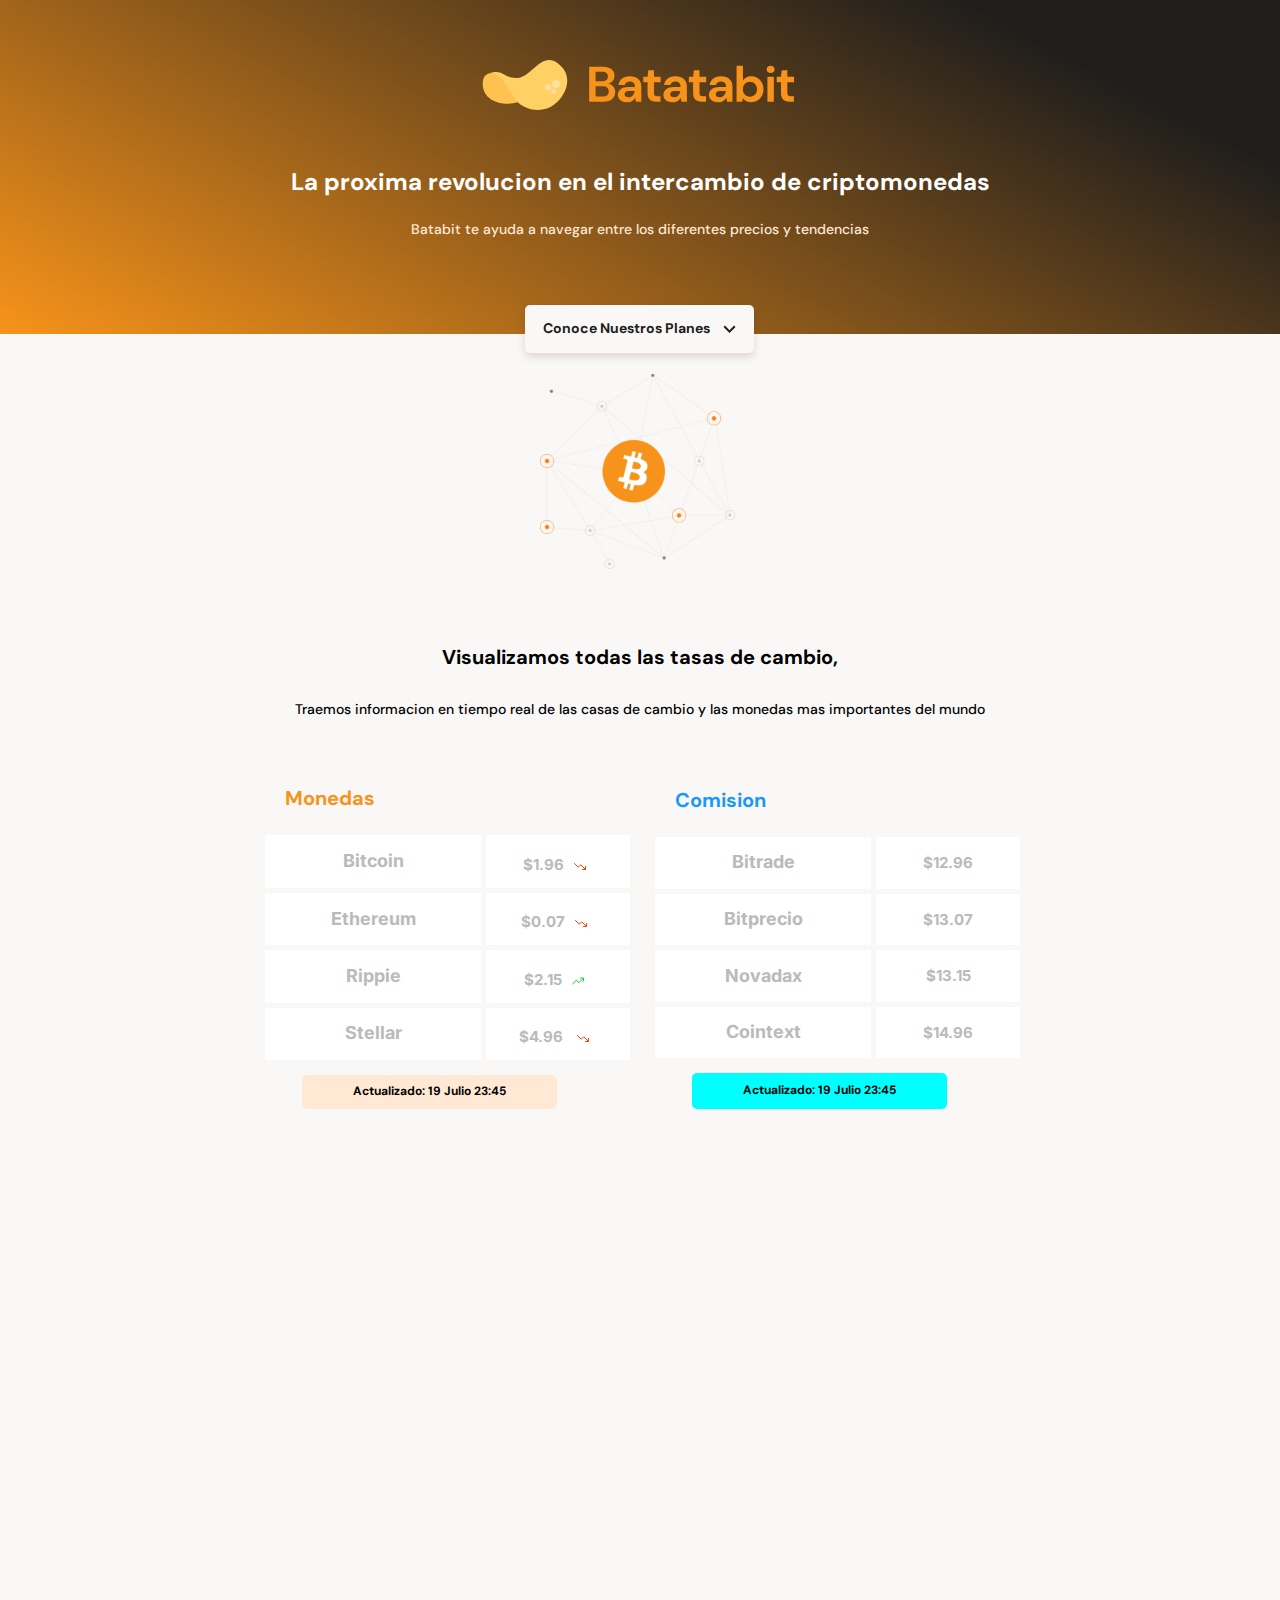
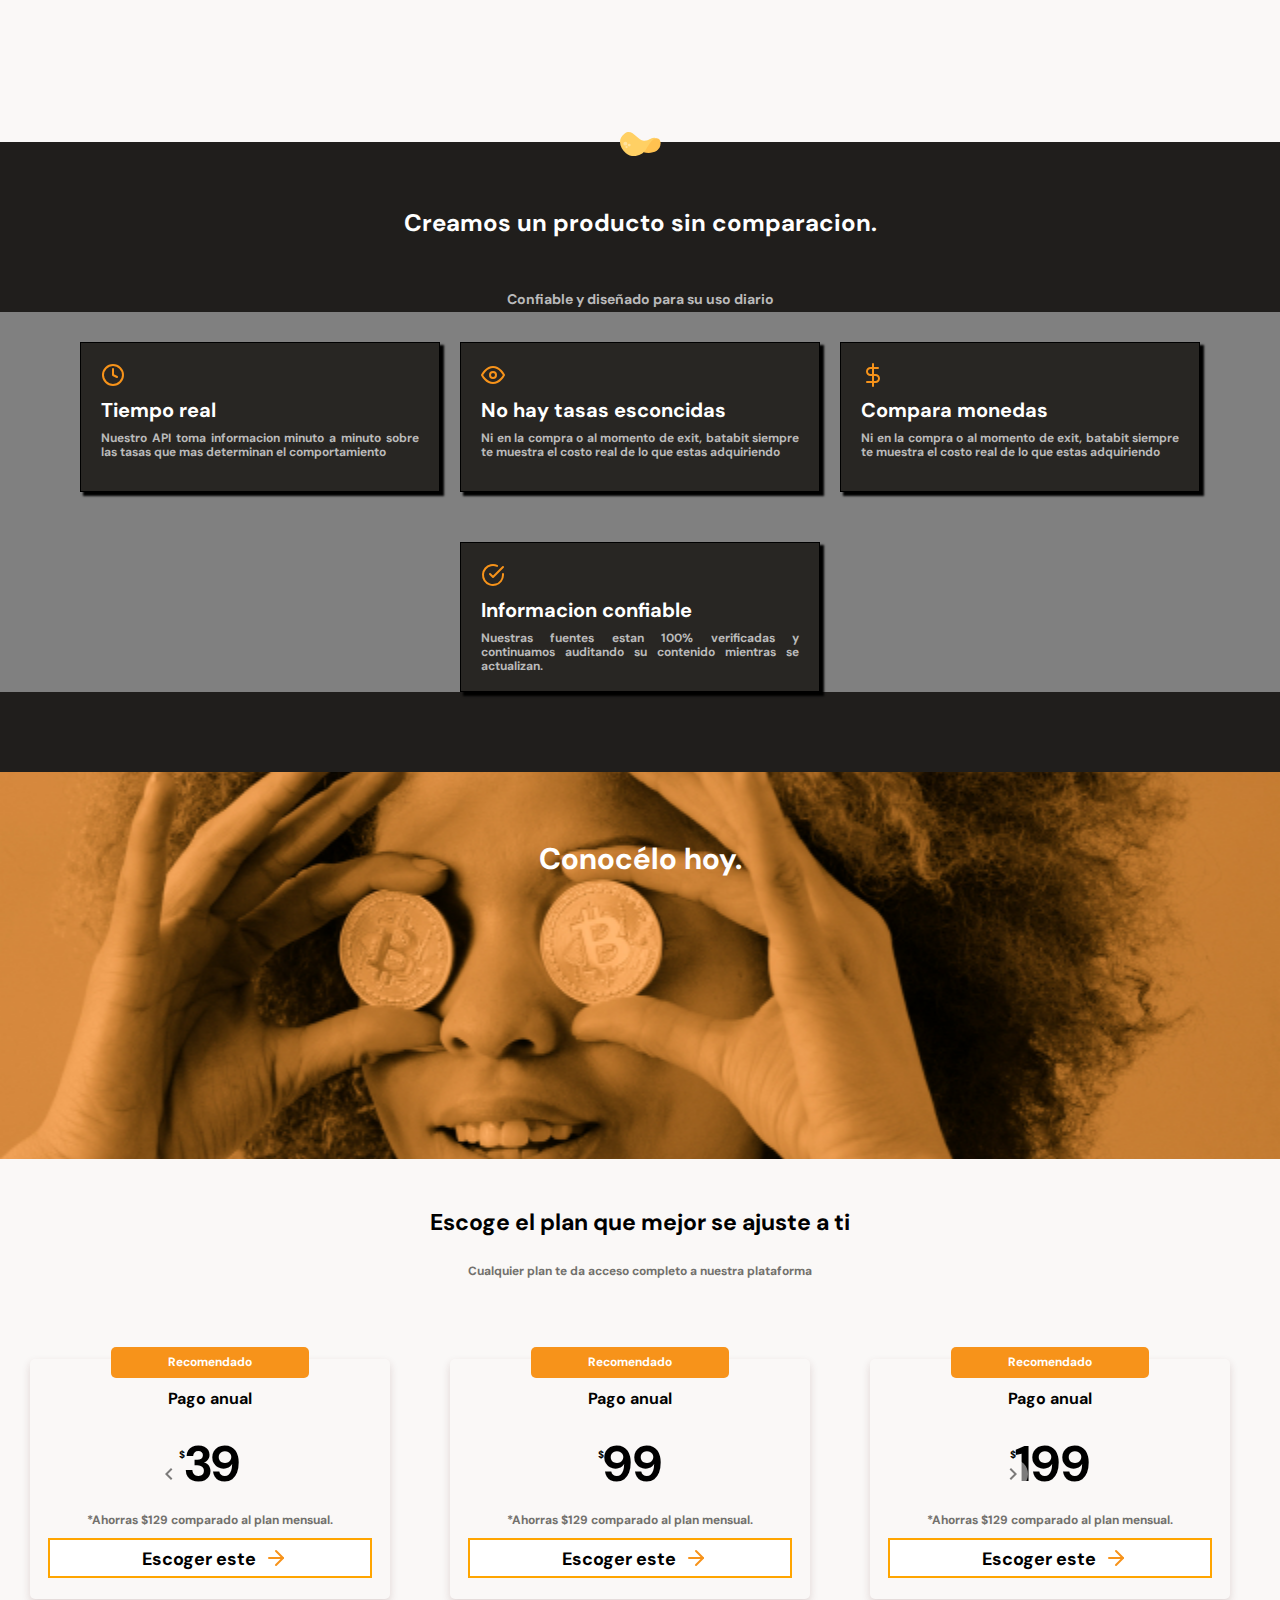
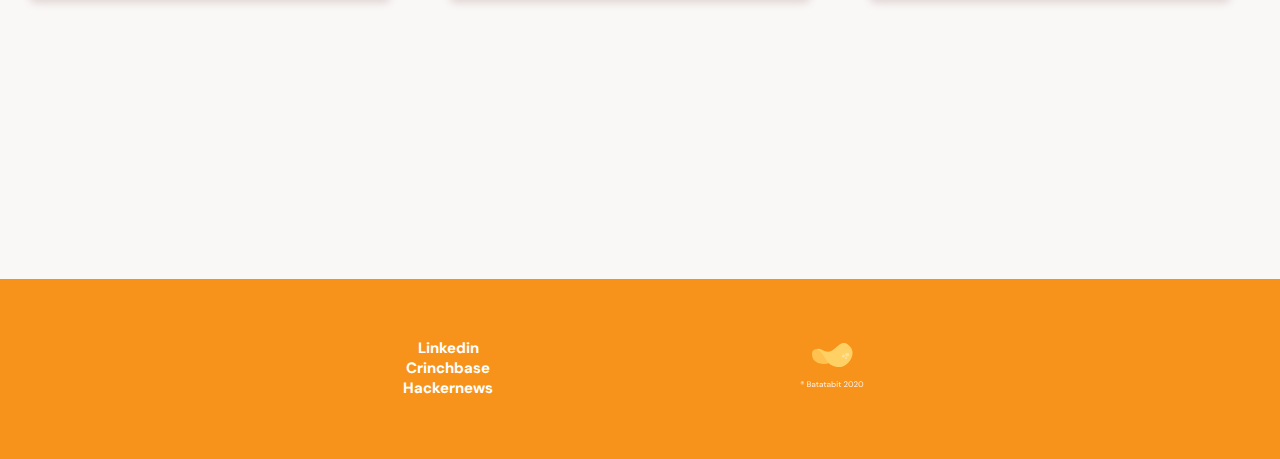
==== commit f1c73200: "termine toda la pagina responsive" ====
--- a/index.html
+++ b/index.html
@@ -12,6 +12,8 @@
     <link rel="preconnect" href="https://fonts.gstatic.com" crossorigin>
     <link href="https://fonts.googleapis.com/css2?family=DM+Sans:wght@400;500;700&family=Inter:wght@300;500&display=swap" rel="stylesheet">
     <link rel="stylesheet" href="css/style.css">
+    <link rel="stylesheet" href="css/tablet.css" media="(min-width:700px)">
+    <link rel="stylesheet" href="css/desktop.css" media="(min-width:1100px)">
     <link rel="stylesheet" href="css/normalize.css">
     <script src="js/modernizr.js"></script>
 </head>
@@ -112,34 +114,37 @@
 
         </section>
         <section class="section2--container">
+
             <figure class="section2--image"><img src="../icons/batata.svg" alt=""></figure>
             <h2 class="section2--title textcenter">Creamos un producto sin comparacion.</h2>
             <p class="section--parraph">Confiable y diseñado para su uso diario</p>
 
-            <div class="section2--card">
-                <figure class="section2--card-image"><img src="../icons/clock.svg" alt=""></figure>
-                <h3>Tiempo real</h3>
-                <p>Nuestro API toma informacion minuto a minuto sobre las tasas que mas determinan el comportamiento</p>
-            </div>
-
-            <div class="section2--card">
-                <figure class="section2--card-image"><img src="../icons/eye.svg" alt=""></figure>
-                <h3>No hay tasas esconcidas</h3>
-                <p>Ni en la compra o al momento de exit, batabit siempre te muestra el costo real de lo que estas adquiriendo</p>
-            </div>
-
-            <div class="section2--card">
-                <figure class="section2--card-image"><img src="../icons/dollar-sign.svg" alt=""></figure>
-                <h3>Compara monedas</h3>
-                <p>Ni en la compra o al momento de exit, batabit siempre te muestra el costo real de lo que estas adquiriendo </p>
-            </div>
-
-            <div class="section2--card">
-                <figure class="section2--card-image"><img src="../icons/check-circle.svg" alt=""></figure>
-                <h3>Informacion confiable</h3>
-                <p>Nuestras fuentes estan 100% verificadas y continuamos auditando su contenido mientras se actualizan.</p>
-            </div>
-
+            <div class="section2--card--container">
+
+                <div class="section2--card">
+                    <figure class="section2--card-image"><img src="../icons/clock.svg" alt=""></figure>
+                    <h3>Tiempo real</h3>
+                    <p>Nuestro API toma informacion minuto a minuto sobre las tasas que mas determinan el comportamiento</p>
+                </div>
+
+                <div class="section2--card">
+                    <figure class="section2--card-image"><img src="../icons/eye.svg" alt=""></figure>
+                    <h3>No hay tasas esconcidas</h3>
+                    <p>Ni en la compra o al momento de exit, batabit siempre te muestra el costo real de lo que estas adquiriendo</p>
+                </div>
+
+                <div class="section2--card">
+                    <figure class="section2--card-image"><img src="../icons/dollar-sign.svg" alt=""></figure>
+                    <h3>Compara monedas</h3>
+                    <p>Ni en la compra o al momento de exit, batabit siempre te muestra el costo real de lo que estas adquiriendo </p>
+                </div>
+
+                <div class="section2--card">
+                    <figure class="section2--card-image"><img src="../icons/check-circle.svg" alt=""></figure>
+                    <h3>Informacion confiable</h3>
+                    <p>Nuestras fuentes estan 100% verificadas y continuamos auditando su contenido mientras se actualizan.</p>
+                </div>
+            </div>
         </section>
         <section class="section3--container">
             <h3>Conocélo hoy.</h3>
@@ -150,6 +155,18 @@
 
 
             <div class="section4--cards-container">
+
+                <div class="section4--card">
+                    <div class="section4--card-title">Recomendado</div>
+                    <p class="section4--card-periodicity">Pago anual</p>
+                    <div class="section4--card-money">
+                        <p class="section4--card-money_sign">$</p>
+                        <p class="section4--card-money_cost">39</p>
+                    </div>
+                    <p class="section4--card-disclaimer">*Ahorras $129 comparado al plan mensual.</p>
+                    <button onClick="choosePrice()" class="section4--card-button"><p> Escoger este</p> <span></span></button>
+                </div>
+
 
                 <div class="section4--card">
                     <div class="section4--card-title">Recomendado</div>
@@ -162,24 +179,12 @@
                     <button onClick="choosePrice()" class="section4--card-button"><p> Escoger este</p> <span></span></button>
                 </div>
 
-
                 <div class="section4--card">
                     <div class="section4--card-title">Recomendado</div>
                     <p class="section4--card-periodicity">Pago anual</p>
                     <div class="section4--card-money">
                         <p class="section4--card-money_sign">$</p>
-                        <p class="section4--card-money_cost">99</p>
-                    </div>
-                    <p class="section4--card-disclaimer">*Ahorras $129 comparado al plan mensual.</p>
-                    <button onClick="choosePrice()" class="section4--card-button"><p> Escoger este</p> <span></span></button>
-                </div>
-
-                <div class="section4--card">
-                    <div class="section4--card-title">Recomendado</div>
-                    <p class="section4--card-periodicity">Pago anual</p>
-                    <div class="section4--card-money">
-                        <p class="section4--card-money_sign">$</p>
-                        <p class="section4--card-money_cost">99</p>
+                        <p class="section4--card-money_cost">199</p>
                     </div>
                     <p class="section4--card-disclaimer">*Ahorras $129 comparado al plan mensual.</p>
                     <button onClick="choosePrice()" class="section4--card-button"><p> Escoger este</p> <span></span></button>
@@ -217,14 +222,15 @@
 
         contenedor = document.getElementsByClassName('section1--table')[0];
         contenedor2 = document.getElementsByClassName('table2')[0];
-        if (contenedor.style.display == "grid ") {
-
-            contenedor.style.display = "none ";
-            contenedor2.style.display = "grid ";
+        if (contenedor.style.display == "grid") {
+
+            contenedor.style.display = "none";
+            contenedor2.style.display = "grid";
+
         } else {
 
-            contenedor.style.display = "grid ";
-            contenedor2.style.display = "none ";
+            contenedor.style.display = "grid";
+            contenedor2.style.display = "none";
 
         }
     }
--- a/css/style.css
+++ b/css/style.css
@@ -1,507 +1,518 @@
-                               :root {
-                                  --bitcoin-orange: #f7931a;
-                                  --soft-orange: #ffe9d5;
-                                  --secondary-blue: #1a9af7;
-                                  --soft-blue: #e7f5ff;
-                                  --warm-black: #282623;
-                                  --black: #201e1c;
-                                  --grey: #bababa;
-                                  --off-white: #faf8f7;
-                                  --just-white: #fff;
-                              }
-                              
-                              * {
-                                  box-sizing: border-box;
-                                  margin: 0;
-                                  padding: 0;
-                              }
-                              
-                              html {
-                                  font-size: 62.5%;
-                                  font-family: 'DM Sans', sans-serif;
-                              }
-                              
-                              header {
-                                  position: relative;
-                                  display: flex;
-                                  flex-direction: column;
-                                  justify-content: center;
-                                  width: 100%;
-                                  min-width: 320px;
-                                  height: 334px;
-                                  text-align: center;
-                                  background: linear-gradient(207.8deg, #201E1C 16.69%, #F7931A 100%);
-                              }
-                              
-                              header img {
-                                  width: 150px;
-                                  height: 24px;
-                                  margin-top: 60px;
-                                  align-self: center;
-                                  -webkit-animation: bgAnimateBitcoin 20s ease infinite;
-                                  -moz-animation: bgAnimateBitcoin 20s ease infinite;
-                                  animation: bgAnimateBitcoin 20s ease infinite;
-                              }
-                              
-                              .header--title-container {
-                                  width: 90%;
-                                  min-width: 288px;
-                                  max-width: 900px;
-                                  height: 218px;
-                                  margin-top: 40px;
-                                  text-align: center;
-                                  align-self: center;
-                              }
-                              
-                              .header--title-container h1,
-                              .section2--title {
-                                  font-size: 2.4rem;
-                                  font-weight: bold;
-                                  line-height: 2.6rem;
-                                  color: var(--just-white)
-                              }
-                              
-                              .header--title-container p {
-                                  margin-top: 25px;
-                                  font-size: 1.4rem;
-                                  font-weight: 500;
-                                  line-height: 1.8rem;
-                                  color: var(--soft-orange)
-                              }
-                              
-                              .header--button {
-                                  position: absolute;
-                                  top: 270px;
-                                  display: block;
-                                  left: calc(50% - 115px);
-                                  margin-top: 35px;
-                                  padding: 15px;
-                                  width: 229px;
-                                  height: 48px;
-                                  background-color: var(--off-white);
-                                  /*sombra*/
-                                  box-shadow: 0 4px 8px rgba(89, 34, 30, 0.16);
-                                  border: none;
-                                  border-radius: 5px;
-                                  font-size: 1.4rem;
-                                  font-weight: bold;
-                                  text-decoration: none;
-                                  color: var(--black);
-                              }
-                              
-                              .header--button:after {
-                                  content: '';
-                                  display: inline-block;
-                                  width: 13px;
-                                  height: 8px;
-                                  margin-left: 10px;
-                                  background-image: url('../icons/down-arrow.svg')
-                              }
-                              
-                              .section1 {
-                                  width: 100vw;
-                                  height: 110vh;
-                                  display: flex;
-                                  flex-direction: column;
-                                  align-items: center;
-                                  background-color: var(--off-white);
-                                  overflow: hidden;
-                              }
-                              
-                              .section1--image {
-                                  width: 200px;
-                                  height: 200px;
-                                  margin: 0 auto;
-                                  margin-top: 40px;
-                                  margin-bottom: 50px
-                              }
-                              
-                              .section1--text {
-                                  width: 90%;
-                                  max-width: 800px;
-                                  text-align: center;
-                                  margin-top: 20px;
-                              }
-                              
-                              .section1--text h2 {
-                                  font-size: 2rem;
-                                  font-weight: bold;
-                                  line-height: 2.6rem;
-                              }
-                              
-                              .section1--text p {
-                                  margin-top: 30px;
-                                  font-size: 1.4rem;
-                                  font-weight: 500;
-                                  line-height: 1.8rem;
-                              }
-                              
-                              .section1--container-tables {
-                                  width: 100vw;
-                                  height: 400px;
-                                  display: flex;
-                                  align-items: center;
-                                  justify-content: center;
-                                  transition-duration: 0.3s;
-                                  min-width: 400px;
-                              }
-                              
-                              .section1--table {
-                                  width: 70%;
-                                  height: 350px;
-                                  margin-top: 30px;
-                                  display: grid;
-                                  grid-template-rows: repeat(6 1fr);
-                                  grid-template-columns: 60% 40%;
-                                  grid-gap: 5px;
-                                  position: relative;
-                              }
-                              
-                              .section1--table-title {
-                                  grid-column: span 2;
-                                  display: flex;
-                                  align-self: flex-end;
-                                  margin-bottom: 20px;
-                                  margin-left: 20px;
-                                  font-size: 2rem;
-                                  color: var(--bitcoin-orange);
-                                  font-weight: bold;
-                              }
-                              
-                              .section1--table-coin,
-                              .section1--table-amount {
-                                  background-color: var(--just-white);
-                                  width: 100%;
-                                  height: 100%;
-                                  display: flex;
-                                  justify-content: center;
-                                  align-items: center;
-                              }
-                              
-                              .section1--table-coin p,
-                              .section1--table-amount p {
-                                  font-size: 1.8rem;
-                                  color: var(--grey);
-                                  font-weight: bold;
-                                  font-family: "Inter", sans-serif;
-                              }
-                              
-                              .section1--table-amount p {
-                                  font-size: 1.5rem;
-                              }
-                              
-                              .section1--table-amount span {
-                                  display: inline-block;
-                                  position: relative;
-                                  width: 20px;
-                                  height: 20px;
-                                  margin-left: 10px;
-                                  top: 10px;
-                              }
-                              
-                              .section1--table-amount .decress {
-                                  background-image: url('../icons/trending-down.svg');
-                                  background-repeat: no-repeat;
-                              }
-                              
-                              .section1--table-amount .incress {
-                                  background-image: url('../icons/trending-up.svg');
-                                  background-repeat: no-repeat;
-                              }
-                              
-                              .section1--table-subtitle {
-                                  grid-column: span 2;
-                                  display: flex;
-                                  position: relative;
-                                  font-size: 1.2rem;
-                                  font-weight: bold;
-                                  background-color: var(--soft-orange);
-                                  width: 70%;
-                                  height: 80%;
-                                  align-items: center;
-                                  justify-content: center;
-                                  border-radius: 5px;
-                                  left: calc(50% - 40%);
-                                  top: 10px;
-                              }
-                              
-                              .section1--table .blue {
-                                  color: var(--secondary-blue)
-                              }
-                              
-                              .table2 {
-                                  display: none;
-                              }
-                              
-                              .boton {
-                                  position: absolute;
-                                  z-index: 10;
-                                  left: 90%;
-                                  margin-top: 60px;
-                                  width: 30px;
-                                  height: 30px;
-                                  border-radius: 50%;
-                                  background-image: url('../icons/right-arrow.svg');
-                                  background-repeat: no-repeat;
-                                  border: none;
-                                  background-position: center;
-                                  opacity: .5;
-                                  background-color: var(--off-white);
-                              }
-                              
-                              .backgroundblue {
-                                  background-color: cyan;
-                              }
-                              
-                              .section2--container {
-                                  width: 100vw;
-                                  height: 120vh;
-                                  display: flex;
-                                  flex-direction: column;
-                                  align-items: center;
-                                  background-color: #201E1C;
-                              }
-                              
-                              .section2--image {
-                                  margin-top: -10px;
-                                  z-index: 10;
-                              }
-                              
-                              .section2--title {
-                                  margin-top: 50px;
-                                  text-align: center;
-                              }
-                              
-                              .section--parraph {
-                                  font-size: 1.4rem;
-                                  font-weight: bold;
-                                  line-height: 2.6rem;
-                                  color: var(--grey);
-                                  margin-top: 50px;
-                                  text-align: center;
-                              }
-                              
-                              .section2--card {
-                                  margin-top: 30px;
-                                  background: #282623;
-                                  width: 90%;
-                                  height: 150px;
-                                  border: 1px solid;
-                                  box-shadow: 3px 3px 2px .5px black;
-                              }
-                              
-                              .section2--card-image {
-                                  margin-top: 20px;
-                                  margin-left: 20px;
-                              }
-                              
-                              .section2--card h3 {
-                                  font-size: 2rem;
-                                  font-weight: bold;
-                                  color: var(--just-white);
-                                  margin-top: 10px;
-                                  margin-left: 20px;
-                              }
-                              
-                              .section2--card p {
-                                  font-size: 1.2rem;
-                                  font-weight: bold;
-                                  color: var(--grey);
-                                  margin-top: 10px;
-                                  margin-left: 20px;
-                                  text-align: justify;
-                                  margin-right: 20px;
-                              }
-                              
-                              .section3--container {
-                                  width: 100vw;
-                                  height: 387px;
-                                  display: flex;
-                                  flex-direction: column;
-                                  align-items: center;
-                                  background-color: white;
-                                  background-image: url('../img/bitcoinbaby.jpg');
-                                  background-repeat: no-repeat;
-                              }
-                              
-                              .section3--container h3 {
-                                  font-size: 3rem;
-                                  color: var(--just-white);
-                                  margin-top: 70px;
-                              }
-                              
-                              .section4--container {
-                                  width: 100vw;
-                                  height: 80vh;
-                                  display: flex;
-                                  flex-direction: column;
-                                  align-items: center;
-                                  background-color: var(--off-white);
-                              }
-                              
-                              .section4--container h3 {
-                                  font-size: 2.3rem;
-                                  margin-top: 50px;
-                                  text-align: center;
-                                  width: 88%;
-                                  font-weight: bold;
-                              }
-                              
-                              .section4--subtitle {
-                                  font-size: 1.2rem;
-                                  font-weight: bold;
-                                  color: #72706c;
-                                  margin-top: 30px;
-                                  text-align: center;
-                              }
-                              
-                              .section4--cards-container {
-                                  display: flex;
-                              }
-                              
-                              .section4--card {
-                                  width: 55vw;
-                                  height: 240px;
-                                  background: var(--off-white);
-                                  border-radius: 5px;
-                                  box-shadow: 0 4px 8px rgba(89, 34, 30, 0.16);
-                                  margin-bottom: 30px;
-                                  margin-top: 80px;
-                                  display: flex;
-                                  flex-direction: column;
-                                  align-items: center;
-                                  margin-left: 20px;
-                                  margin-right: 20px;
-                              }
-                              
-                              .section4--card-title {
-                                  position: relative;
-                                  width: 55%;
-                                  height: 13%;
-                                  border-radius: 5px;
-                                  background: var(--bitcoin-orange);
-                                  top: -5%;
-                                  text-align: center;
-                                  display: flex;
-                                  align-items: center;
-                                  justify-content: center;
-                                  color: var(--just-white);
-                                  font-weight: bold;
-                                  font-size: 1.2rem;
-                              }
-                              
-                              .section4--card-periodicity {
-                                  font-weight: bold;
-                                  font-size: 1.6rem;
-                              }
-                              
-                              .section4--card-money_sign {
-                                  font-weight: bold;
-                                  font-size: 1rem;
-                                  position: relative;
-                                  display: block;
-                                  margin-top: 40px;
-                              }
-                              
-                              .section4--card-money_cost {
-                                  position: relative;
-                                  font-weight: bold;
-                                  font-size: 5rem;
-                                  display: block;
-                                  margin-left: 5px;
-                                  margin-top: -24px;
-                              }
-                              
-                              .section4--card-disclaimer {
-                                  font-size: 1.2rem;
-                                  font-weight: bold;
-                                  color: #72706c;
-                                  margin-top: 20px;
-                                  text-align: center;
-                              }
-                              
-                              .section4--card-button {
-                                  border: 2px solid orange;
-                                  background: var(--just-white);
-                                  margin-top: 10px;
-                                  width: 90%;
-                                  height: 40px;
-                                  display: inline-block;
-                              }
-                              
-                              .section4--card-button p {
-                                  font-size: 1.8rem;
-                                  font-weight: bold;
-                                  display: inline-block;
-                              }
-                              
-                              .section4--card-button span {
-                                  background-image: url('../icons/orange-right-arrow.svg');
-                                  background-position: center;
-                                  width: 20px;
-                                  height: 20px;
-                                  position: relative;
-                                  display: inline-block;
-                                  top: 3px;
-                                  left: 7px;
-                              }
-                              
-                              .section4--cards-container_button {
-                                  position: absolute;
-                                  z-index: 10;
-                                  left: 78%;
-                                  margin-top: 180px;
-                                  border-radius: 50%;
-                                  background-image: url('../icons/right-arrow.svg');
-                                  background-repeat: no-repeat;
-                                  border: none;
-                                  background-position: center;
-                                  opacity: .5;
-                                  background-color: var(--off-white);
-                                  width: 30px;
-                                  height: 30px;
-                              }
-                              
-                              .prev {
-                                  left: 12%;
-                                  width: 30px;
-                                  height: 30px;
-                                  transform: rotate(-180deg);
-                              }
-                              
-                              .footer {
-                                  background: #F7931A;
-                                  width: 100vw;
-                                  height: 20vh;
-                                  display: flex;
-                                  flex-direction: column;
-                                  align-items: center;
-                                  justify-content: center;
-                              }
-                              
-                              .footer--container {
-                                  display: grid;
-                                  width: 60%;
-                                  height: 60px;
-                                  grid-template-columns: 50% 50%;
-                                  grid-template-rows: 1fr 1fr 1fr;
-                              }
-                              
-                              .footer--container-images {
-                                  grid-row: span 3;
-                                  grid-column: 2;
-                                  display: flex;
-                                  justify-content: center;
-                                  align-items: center;
-                                  flex-direction: column;
-                              }
-                              
-                              .footer-paragraph {
-                                  grid-column: 1;
-                                  display: flex;
-                                  justify-content: center;
-                                  align-items: center;
-                                  font-size: 1.5rem;
-                                  font-weight: bold;
-                                  color: var(--just-white);
-                              }+   :root {
+      --bitcoin-orange: #f7931a;
+      --soft-orange: #ffe9d5;
+      --secondary-blue: #1a9af7;
+      --soft-blue: #e7f5ff;
+      --warm-black: #282623;
+      --black: #201e1c;
+      --grey: #bababa;
+      --off-white: #faf8f7;
+      --just-white: #fff;
+  }
+  
+  * {
+      box-sizing: border-box;
+      margin: 0;
+      padding: 0;
+  }
+  
+  html {
+      font-size: 62.5%;
+      font-family: 'DM Sans', sans-serif;
+  }
+  
+  header {
+      position: relative;
+      display: flex;
+      flex-direction: column;
+      justify-content: center;
+      width: 100%;
+      min-width: 320px;
+      height: 334px;
+      text-align: center;
+      background: linear-gradient(207.8deg, #201E1C 16.69%, #F7931A 100%);
+  }
+  
+  header img {
+      width: 150px;
+      height: 24px;
+      margin-top: 60px;
+      align-self: center;
+      -webkit-animation: bgAnimateBitcoin 20s ease infinite;
+      -moz-animation: bgAnimateBitcoin 20s ease infinite;
+      animation: bgAnimateBitcoin 20s ease infinite;
+  }
+  
+  .header--title-container {
+      width: 90%;
+      min-width: 288px;
+      max-width: 900px;
+      height: 218px;
+      margin-top: 40px;
+      text-align: center;
+      align-self: center;
+  }
+  
+  .header--title-container h1,
+  .section2--title {
+      font-size: 2.4rem;
+      font-weight: bold;
+      line-height: 2.6rem;
+      color: var(--just-white)
+  }
+  
+  .header--title-container p {
+      margin-top: 25px;
+      font-size: 1.4rem;
+      font-weight: 500;
+      line-height: 1.8rem;
+      color: var(--soft-orange)
+  }
+  
+  .header--button {
+      position: absolute;
+      top: 270px;
+      display: block;
+      left: calc(50% - 115px);
+      margin-top: 35px;
+      padding: 15px;
+      width: 229px;
+      height: 48px;
+      background-color: var(--off-white);
+      /*sombra*/
+      box-shadow: 0 4px 8px rgba(89, 34, 30, 0.16);
+      border: none;
+      border-radius: 5px;
+      font-size: 1.4rem;
+      font-weight: bold;
+      text-decoration: none;
+      color: var(--black);
+  }
+  
+  .header--button:after {
+      content: '';
+      display: inline-block;
+      width: 13px;
+      height: 8px;
+      margin-left: 10px;
+      background-image: url('../icons/down-arrow.svg')
+  }
+  
+  .section1 {
+      width: 100vw;
+      height: 110vh;
+      display: flex;
+      flex-direction: column;
+      align-items: center;
+      background-color: var(--off-white);
+      overflow: hidden;
+  }
+  
+  .section1--image {
+      width: 200px;
+      height: 200px;
+      margin: 0 auto;
+      margin-top: 40px;
+      margin-bottom: 50px
+  }
+  
+  .section1--text {
+      width: 90%;
+      max-width: 800px;
+      text-align: center;
+      margin-top: 20px;
+  }
+  
+  .section1--text h2 {
+      font-size: 2rem;
+      font-weight: bold;
+      line-height: 2.6rem;
+  }
+  
+  .section1--text p {
+      margin-top: 30px;
+      font-size: 1.4rem;
+      font-weight: 500;
+      line-height: 1.8rem;
+  }
+  
+  .section1--container-tables {
+      width: 100vw;
+      height: 400px;
+      display: flex;
+      align-items: center;
+      justify-content: center;
+      transition-duration: 0.3s;
+      min-width: 400px;
+  }
+  
+  .section1--table {
+      width: 70%;
+      height: 350px;
+      margin-top: 30px;
+      display: grid;
+      grid-template-rows: repeat(6 1fr);
+      grid-template-columns: 60% 40%;
+      grid-gap: 5px;
+      position: relative;
+      min-width: 280px;
+      max-width: 360px;
+  }
+  
+  .section1--table-title {
+      grid-column: span 2;
+      display: flex;
+      align-self: flex-end;
+      margin-bottom: 20px;
+      margin-left: 20px;
+      font-size: 2rem;
+      color: var(--bitcoin-orange);
+      font-weight: bold;
+  }
+  
+  .section1--table-coin,
+  .section1--table-amount {
+      background-color: var(--just-white);
+      width: 100%;
+      height: 100%;
+      display: flex;
+      justify-content: center;
+      align-items: center;
+  }
+  
+  .section1--table-coin p,
+  .section1--table-amount p {
+      font-size: 1.8rem;
+      color: var(--grey);
+      font-weight: bold;
+      font-family: "Inter", sans-serif;
+  }
+  
+  .section1--table-amount p {
+      font-size: 1.5rem;
+  }
+  
+  .section1--table-amount span {
+      display: inline-block;
+      position: relative;
+      width: 20px;
+      height: 20px;
+      margin-left: 10px;
+      top: 10px;
+  }
+  
+  .section1--table-amount .decress {
+      background-image: url('../icons/trending-down.svg');
+      background-repeat: no-repeat;
+  }
+  
+  .section1--table-amount .incress {
+      background-image: url('../icons/trending-up.svg');
+      background-repeat: no-repeat;
+  }
+  
+  .section1--table-subtitle {
+      grid-column: span 2;
+      display: flex;
+      position: relative;
+      font-size: 1.2rem;
+      font-weight: bold;
+      background-color: var(--soft-orange);
+      width: 70%;
+      height: 80%;
+      align-items: center;
+      justify-content: center;
+      border-radius: 5px;
+      left: calc(50% - 40%);
+      top: 10px;
+  }
+  
+  .section1--table .blue {
+      color: var(--secondary-blue)
+  }
+  
+  .table2 {
+      display: none;
+  }
+  
+  .boton {
+      position: absolute;
+      z-index: 10;
+      left: 90%;
+      margin-top: 60px;
+      width: 30px;
+      height: 30px;
+      border-radius: 50%;
+      background-image: url('../icons/right-arrow.svg');
+      background-repeat: no-repeat;
+      border: none;
+      background-position: center;
+      opacity: .5;
+      background-color: var(--off-white);
+  }
+  
+  .backgroundblue {
+      background-color: cyan;
+  }
+  
+  .section2--container {
+      width: 100vw;
+      height: 120vh;
+      display: flex;
+      flex-direction: column;
+      align-items: center;
+      background-color: #201E1C;
+  }
+  
+  .section2--image {
+      margin-top: -10px;
+      z-index: 10;
+  }
+  
+  .section2--title {
+      margin-top: 50px;
+      text-align: center;
+  }
+  
+  .section--parraph {
+      font-size: 1.4rem;
+      font-weight: bold;
+      line-height: 2.6rem;
+      color: var(--grey);
+      margin-top: 50px;
+      text-align: center;
+  }
+  
+  .section2--card {
+      margin-top: 30px;
+      background: #282623;
+      width: 90%;
+      height: 150px;
+      border: 1px solid;
+      box-shadow: 3px 3px 2px .5px black;
+      min-width: 280px;
+      max-width: 360px;
+  }
+  
+  .section2--card-image {
+      margin-top: 20px;
+      margin-left: 20px;
+  }
+  
+  .section2--card h3 {
+      font-size: 2rem;
+      font-weight: bold;
+      color: var(--just-white);
+      margin-top: 10px;
+      margin-left: 20px;
+  }
+  
+  .section2--card p {
+      font-size: 1.2rem;
+      font-weight: bold;
+      color: var(--grey);
+      margin-top: 10px;
+      margin-left: 20px;
+      text-align: justify;
+      margin-right: 20px;
+  }
+  
+  .section3--container {
+      width: 100vw;
+      height: 387px;
+      display: flex;
+      flex-direction: column;
+      align-items: center;
+      background-color: white;
+      background: url('../img/bitcoinbaby.jpg') no-repeat center/cover;
+  }
+  
+  .section3--container h3 {
+      font-size: 3rem;
+      color: var(--just-white);
+      margin-top: 70px;
+  }
+  
+  .section4--container {
+      width: 100vw;
+      height: 80vh;
+      display: flex;
+      flex-direction: column;
+      align-items: center;
+      background-color: var(--off-white);
+      overflow-x: hidden;
+  }
+  
+  .section4--container h3 {
+      font-size: 2.3rem;
+      margin-top: 50px;
+      text-align: center;
+      width: 88%;
+      font-weight: bold;
+  }
+  
+  .section4--subtitle {
+      font-size: 1.2rem;
+      font-weight: bold;
+      color: #72706c;
+      margin-top: 30px;
+      text-align: center;
+  }
+  
+  .section4--cards-container {
+      display: flex;
+      height: 360px;
+      width: 100%;
+      overflow-x: scroll;
+      overscroll-behavior-x: contain;
+      scroll-snap-type: x proximity;
+  }
+  
+  .section4--card {
+      display: flex;
+      position: relative;
+      scroll-snap-align: center;
+      width: 55vw;
+      height: 240px;
+      background: var(--off-white);
+      border-radius: 5px;
+      box-shadow: 0 4px 8px rgba(89, 34, 30, 0.16);
+      margin-bottom: 30px;
+      margin: 80px 30px 0;
+      flex-direction: column;
+      align-items: center;
+      min-width: 240px;
+      max-width: 360px;
+  }
+  
+  .section4--card-title {
+      position: relative;
+      width: 55%;
+      height: 13%;
+      border-radius: 5px;
+      background: var(--bitcoin-orange);
+      top: -5%;
+      text-align: center;
+      display: flex;
+      align-items: center;
+      justify-content: center;
+      color: var(--just-white);
+      font-weight: bold;
+      font-size: 1.2rem;
+  }
+  
+  .section4--card-periodicity {
+      font-weight: bold;
+      font-size: 1.6rem;
+  }
+  
+  .section4--card-money_sign {
+      font-weight: bold;
+      font-size: 1rem;
+      position: relative;
+      display: block;
+      margin-top: 40px;
+  }
+  
+  .section4--card-money_cost {
+      position: relative;
+      font-weight: bold;
+      font-size: 5rem;
+      display: block;
+      margin-left: 5px;
+      margin-top: -24px;
+  }
+  
+  .section4--card-disclaimer {
+      font-size: 1.2rem;
+      font-weight: bold;
+      color: #72706c;
+      margin-top: 20px;
+      text-align: center;
+  }
+  
+  .section4--card-button {
+      border: 2px solid orange;
+      background: var(--just-white);
+      margin-top: 10px;
+      width: 90%;
+      height: 40px;
+      display: inline-block;
+  }
+  
+  .section4--card-button p {
+      font-size: 1.8rem;
+      font-weight: bold;
+      display: inline-block;
+  }
+  
+  .section4--card-button span {
+      background-image: url('../icons/orange-right-arrow.svg');
+      background-position: center;
+      width: 20px;
+      height: 20px;
+      position: relative;
+      display: inline-block;
+      top: 3px;
+      left: 7px;
+  }
+  
+  .section4--cards-container_button {
+      position: absolute;
+      z-index: 10;
+      left: 78%;
+      margin-top: 180px;
+      border-radius: 50%;
+      background-image: url('../icons/right-arrow.svg');
+      background-repeat: no-repeat;
+      border: none;
+      background-position: center;
+      opacity: .5;
+      background-color: var(--off-white);
+      width: 30px;
+      height: 30px;
+  }
+  
+  .prev {
+      left: 12%;
+      width: 30px;
+      height: 30px;
+      transform: rotate(-180deg);
+  }
+  
+  .footer {
+      background: #F7931A;
+      width: 100vw;
+      height: 20vh;
+      display: flex;
+      flex-direction: column;
+      align-items: center;
+      justify-content: center;
+  }
+  
+  .footer--container {
+      display: grid;
+      width: 60%;
+      height: 60px;
+      grid-template-columns: 50% 50%;
+      grid-template-rows: 1fr 1fr 1fr;
+  }
+  
+  .footer--container-images {
+      grid-row: span 3;
+      grid-column: 2;
+      display: flex;
+      justify-content: center;
+      align-items: center;
+      flex-direction: column;
+  }
+  
+  .footer-paragraph {
+      grid-column: 1;
+      display: flex;
+      justify-content: center;
+      align-items: center;
+      font-size: 1.5rem;
+      font-weight: bold;
+      color: var(--just-white);
+  }--- a/css/tablet.css
+++ b/css/tablet.css
@@ -0,0 +1,39 @@
+header img {
+    width: 350px;
+    height: 50px;
+    margin-top: 60px;
+    align-self: center;
+}
+
+.section2--card--container {
+    width: 100vw;
+    display: flex;
+    flex-wrap: wrap;
+    justify-content: center;
+    gap: 20px;
+}
+
+.section1 {
+    height: 110vw;
+}
+
+.section1--container-tables {
+    gap: 30px;
+}
+
+.table2 {
+    display: grid;
+}
+
+.boton {
+    display: none;
+}
+
+.section2--container {
+    height: 70vh;
+}
+
+.section3--container {
+    background-color: black;
+    background: url('../img/bitcoinbaby2x.jpg') no-repeat center/cover;
+}--- a/css/desktop.css
+++ b/css/desktop.css
@@ -0,0 +1,5 @@
+.section2--card--container {
+    width: 100vw;
+    display: flex;
+    background: grey;
+}